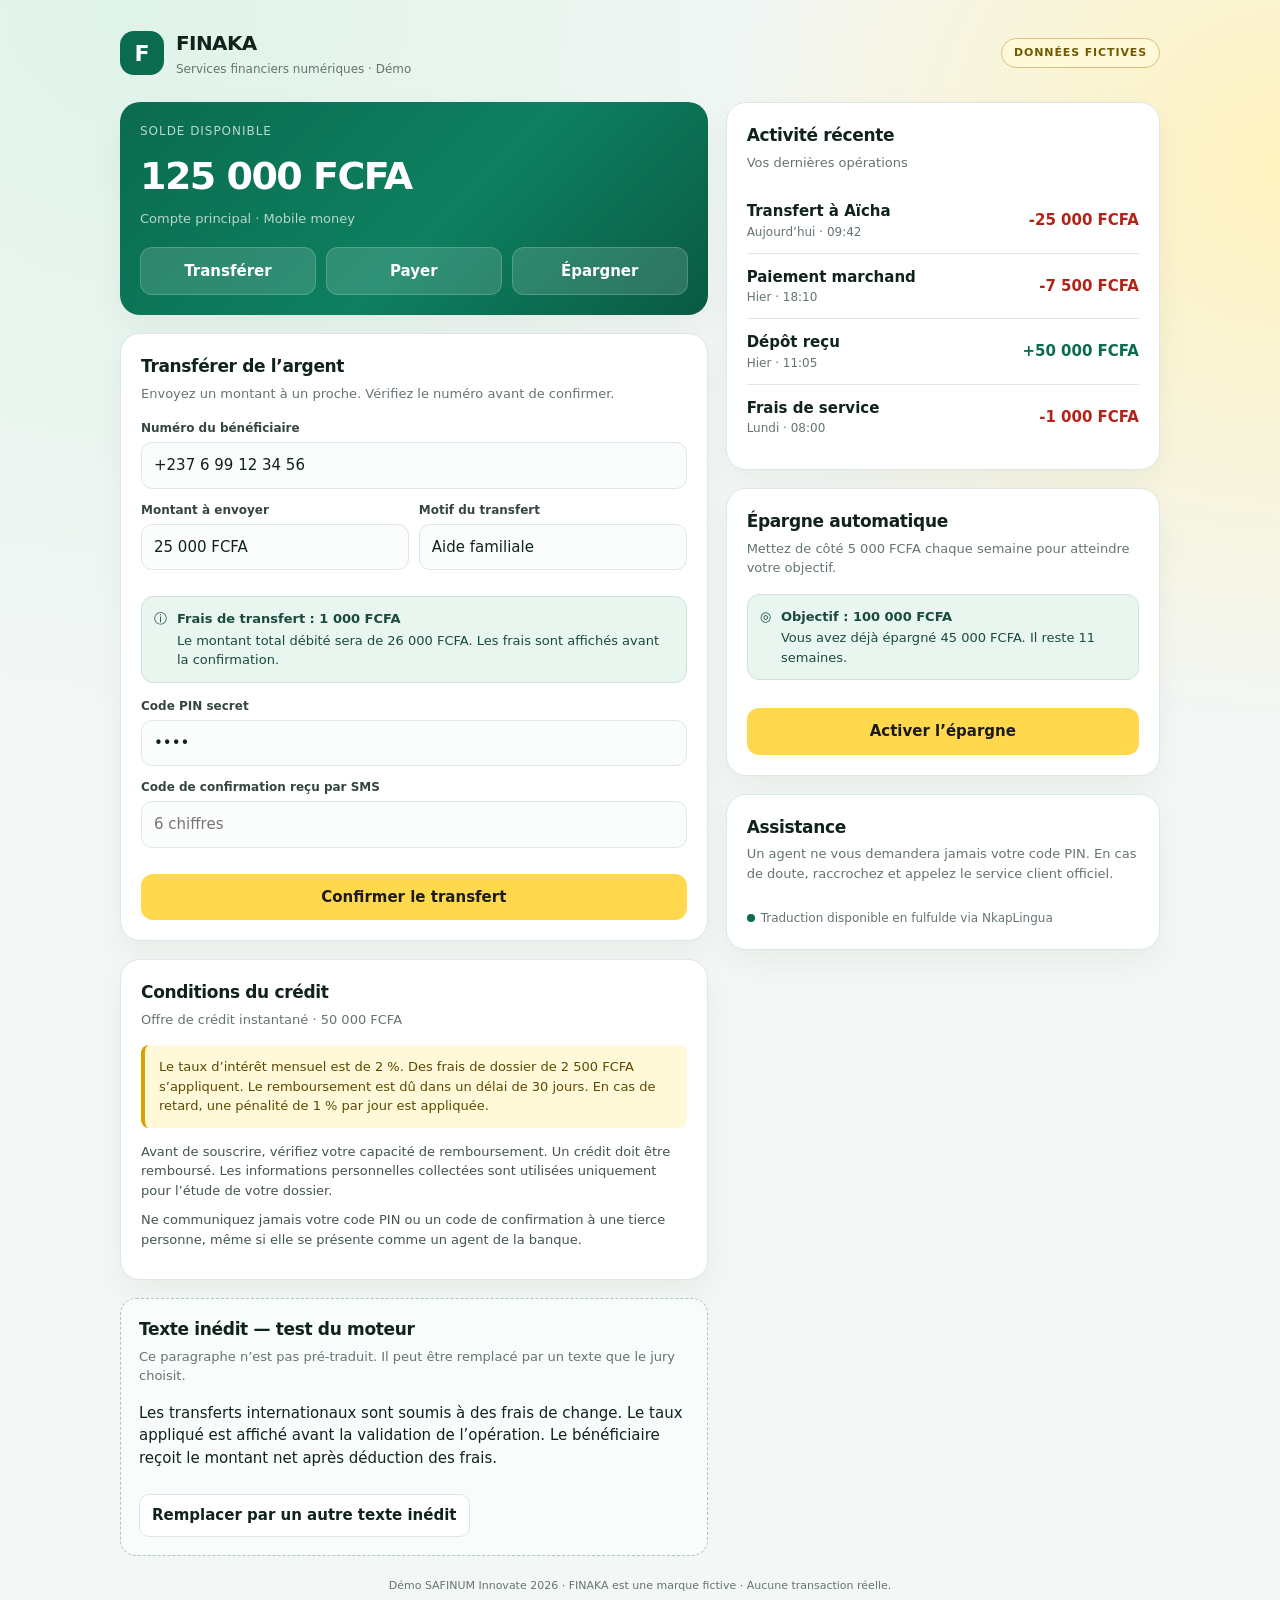
==== demo/index.html @ 67d96d81 "feat: initialiser NkapLingua avec extension, backend NLLB et CI" ====
<!doctype html>
<html lang="fr">
  <head>
    <meta charset="utf-8" />
    <meta name="viewport" content="width=device-width, initial-scale=1" />
    <title>FINAKA — Démo NkapLingua</title>
    <style>
      :root {
        --ink: #10231b;
        --muted: #65756d;
        --line: #dde8e2;
        --green: #0b6b4f;
        --green-soft: #e9f6f0;
        --yellow: #ffd84d;
        --bg: #f3f7f5;
        --card: #ffffff;
        --danger: #b42318;
      }

      * {
        box-sizing: border-box;
      }

      body {
        margin: 0;
        background:
          radial-gradient(circle at 10% 0%, #dff3e9 0, transparent 35%),
          radial-gradient(circle at 100% 10%, #fff2bf 0, transparent 28%),
          var(--bg);
        color: var(--ink);
        font: 15px/1.5 system-ui, -apple-system, "Segoe UI", sans-serif;
      }

      .page {
        max-width: 1080px;
        margin: 0 auto;
        padding: 28px 20px 80px;
      }

      .topbar {
        display: flex;
        align-items: center;
        justify-content: space-between;
        gap: 16px;
        margin-bottom: 24px;
      }

      .brand {
        display: flex;
        align-items: center;
        gap: 12px;
      }

      .brand-mark {
        display: grid;
        place-items: center;
        width: 44px;
        height: 44px;
        border-radius: 14px;
        background: var(--green);
        color: #fff;
        font-size: 22px;
        font-weight: 900;
      }

      .brand h1 {
        margin: 0;
        font-size: 20px;
        letter-spacing: -0.03em;
      }

      .brand p {
        margin: 2px 0 0;
        color: var(--muted);
        font-size: 12px;
      }

      .demo-pill {
        border: 1px solid #d6c37a;
        border-radius: 999px;
        background: #fff8d9;
        color: #725a00;
        padding: 6px 12px;
        font-size: 11px;
        font-weight: 800;
        letter-spacing: 0.08em;
        text-transform: uppercase;
      }

      .grid {
        display: grid;
        grid-template-columns: 1.15fr 0.85fr;
        gap: 18px;
      }

      @media (max-width: 820px) {
        .grid {
          grid-template-columns: 1fr;
        }
      }

      .card {
        background: var(--card);
        border: 1px solid var(--line);
        border-radius: 20px;
        padding: 20px;
        box-shadow: 0 12px 30px rgba(16, 35, 27, 0.05);
      }

      .balance {
        background:
          linear-gradient(135deg, #0b6b4f 0%, #0d8060 55%, #0a5a43 100%);
        color: #fff;
        border: 0;
      }

      .balance .label {
        margin: 0;
        color: rgba(255, 255, 255, 0.72);
        font-size: 12px;
        letter-spacing: 0.08em;
        text-transform: uppercase;
      }

      .balance .amount {
        margin: 8px 0 4px;
        font-size: 38px;
        font-weight: 850;
        letter-spacing: -0.04em;
      }

      .balance .hint {
        margin: 0;
        color: rgba(255, 255, 255, 0.7);
        font-size: 13px;
      }

      .quick-actions {
        display: grid;
        grid-template-columns: repeat(3, 1fr);
        gap: 10px;
        margin-top: 18px;
      }

      .quick-actions button,
      .pay-button {
        border: 0;
        border-radius: 12px;
        padding: 12px 10px;
        font: inherit;
        font-weight: 750;
        cursor: pointer;
      }

      .quick-actions button {
        background: rgba(255, 255, 255, 0.14);
        color: #fff;
        border: 1px solid rgba(255, 255, 255, 0.18);
      }

      .pay-button {
        width: 100%;
        margin-top: 14px;
        background: var(--yellow);
        color: #1b1b1b;
      }

      h2 {
        margin: 0 0 4px;
        font-size: 17px;
        letter-spacing: -0.02em;
      }

      .sub {
        margin: 0 0 16px;
        color: var(--muted);
        font-size: 13px;
      }

      .field {
        margin-bottom: 12px;
      }

      .field label {
        display: block;
        margin-bottom: 5px;
        color: #34463e;
        font-size: 12px;
        font-weight: 700;
      }

      .field input {
        width: 100%;
        border: 1px solid var(--line);
        border-radius: 11px;
        padding: 11px 12px;
        background: #fbfdfc;
        color: var(--ink);
        font: inherit;
      }

      .field input:focus {
        outline: 2px solid #a7d9c6;
        border-color: var(--green);
      }

      .row {
        display: grid;
        grid-template-columns: 1fr 1fr;
        gap: 10px;
      }

      .fee-box {
        display: flex;
        align-items: flex-start;
        gap: 10px;
        margin: 14px 0;
        padding: 12px;
        border: 1px solid #cfe3d8;
        border-radius: 12px;
        background: var(--green-soft);
        color: #194b3a;
        font-size: 13px;
      }

      .fee-box strong {
        display: block;
        margin-bottom: 2px;
      }

      .transactions {
        list-style: none;
        margin: 0;
        padding: 0;
      }

      .transactions li {
        display: flex;
        align-items: center;
        justify-content: space-between;
        gap: 12px;
        padding: 12px 0;
        border-bottom: 1px solid var(--line);
      }

      .transactions li:last-child {
        border-bottom: 0;
      }

      .transaction-name {
        font-weight: 700;
      }

      .transaction-date {
        color: var(--muted);
        font-size: 12px;
      }

      .transaction-amount {
        font-weight: 800;
        white-space: nowrap;
      }

      .transaction-amount.in {
        color: var(--green);
      }

      .transaction-amount.out {
        color: var(--danger);
      }

      .notice {
        padding: 12px 14px;
        border-left: 4px solid #d9a300;
        border-radius: 8px;
        background: #fff8d9;
        color: #5c4a00;
        font-size: 13px;
      }

      .conditions p {
        margin: 0 0 10px;
        color: #43554c;
        font-size: 13px;
      }

      .unseen {
        margin-top: 18px;
        padding: 18px;
        border: 1px dashed #a9c9bb;
        border-radius: 16px;
        background: #f8fcfa;
      }

      .unseen button {
        margin-top: 10px;
        border: 1px solid var(--line);
        border-radius: 10px;
        padding: 9px 12px;
        background: #fff;
        color: var(--ink);
        font: inherit;
        font-weight: 700;
        cursor: pointer;
      }

      .footer {
        margin-top: 22px;
        color: var(--muted);
        font-size: 11px;
        text-align: center;
      }

      .lang-note {
        display: inline-flex;
        align-items: center;
        gap: 6px;
        margin-top: 10px;
        color: var(--muted);
        font-size: 12px;
      }

      .dot {
        width: 8px;
        height: 8px;
        border-radius: 50%;
        background: var(--green);
      }
    </style>
  </head>
  <body>
    <main class="page">
      <header class="topbar">
        <div class="brand">
          <div class="brand-mark">F</div>
          <div>
            <h1>FINAKA</h1>
            <p>Services financiers numériques · Démo</p>
          </div>
        </div>
        <span class="demo-pill">Données fictives</span>
      </header>

      <div class="grid">
        <section>
          <article class="card balance">
            <p class="label">Solde disponible</p>
            <p class="amount">125 000 FCFA</p>
            <p class="hint">Compte principal · Mobile money</p>
            <div class="quick-actions">
              <button type="button">Transférer</button>
              <button type="button">Payer</button>
              <button type="button">Épargner</button>
            </div>
          </article>

          <article class="card" style="margin-top: 18px">
            <h2>Transférer de l’argent</h2>
            <p class="sub">
              Envoyez un montant à un proche. Vérifiez le numéro avant de
              confirmer.
            </p>

            <div class="field">
              <label for="recipient">Numéro du bénéficiaire</label>
              <input
                id="recipient"
                type="tel"
                value="+237 6 99 12 34 56"
                autocomplete="off"
              />
            </div>

            <div class="row">
              <div class="field">
                <label for="amount">Montant à envoyer</label>
                <input id="amount" type="text" value="25 000 FCFA" />
              </div>
              <div class="field">
                <label for="reason">Motif du transfert</label>
                <input id="reason" type="text" value="Aide familiale" />
              </div>
            </div>

            <div class="fee-box">
              <span>ⓘ</span>
              <div>
                <strong>Frais de transfert : 1 000 FCFA</strong>
                Le montant total débité sera de 26 000 FCFA. Les frais sont
                affichés avant la confirmation.
              </div>
            </div>

            <div class="field">
              <label for="pin">Code PIN secret</label>
              <input
                id="pin"
                type="password"
                value="0000"
                autocomplete="current-password"
                data-nk-ignore
              />
            </div>

            <div class="field">
              <label for="otp">Code de confirmation reçu par SMS</label>
              <input
                id="otp"
                type="text"
                inputmode="numeric"
                placeholder="6 chiffres"
                autocomplete="one-time-code"
                data-nk-ignore
              />
            </div>

            <button class="pay-button" type="button">
              Confirmer le transfert
            </button>
          </article>

          <article class="card" style="margin-top: 18px">
            <h2>Conditions du crédit</h2>
            <p class="sub">Offre de crédit instantané · 50 000 FCFA</p>
            <div class="notice">
              Le taux d’intérêt mensuel est de 2 %. Des frais de dossier de
              2 500 FCFA s’appliquent. Le remboursement est dû dans un délai de
              30 jours. En cas de retard, une pénalité de 1 % par jour est
              appliquée.
            </div>
            <div class="conditions" style="margin-top: 14px">
              <p>
                Avant de souscrire, vérifiez votre capacité de remboursement.
                Un crédit doit être remboursé. Les informations personnelles
                collectées sont utilisées uniquement pour l’étude de votre
                dossier.
              </p>
              <p>
                Ne communiquez jamais votre code PIN ou un code de confirmation
                à une tierce personne, même si elle se présente comme un agent
                de la banque.
              </p>
            </div>
          </article>

          <article class="unseen">
            <h2>Texte inédit — test du moteur</h2>
            <p class="sub">
              Ce paragraphe n’est pas pré-traduit. Il peut être remplacé par un
              texte que le jury choisit.
            </p>
            <p id="unseenText">
              Les transferts internationaux sont soumis à des frais de change.
              Le taux appliqué est affiché avant la validation de l’opération.
              Le bénéficiaire reçoit le montant net après déduction des frais.
            </p>
            <button id="newText" type="button">
              Remplacer par un autre texte inédit
            </button>
          </article>
        </section>

        <aside>
          <article class="card">
            <h2>Activité récente</h2>
            <p class="sub">Vos dernières opérations</p>
            <ul class="transactions">
              <li>
                <div>
                  <div class="transaction-name">Transfert à Aïcha</div>
                  <div class="transaction-date">Aujourd’hui · 09:42</div>
                </div>
                <div class="transaction-amount out">-25 000 FCFA</div>
              </li>
              <li>
                <div>
                  <div class="transaction-name">Paiement marchand</div>
                  <div class="transaction-date">Hier · 18:10</div>
                </div>
                <div class="transaction-amount out">-7 500 FCFA</div>
              </li>
              <li>
                <div>
                  <div class="transaction-name">Dépôt reçu</div>
                  <div class="transaction-date">Hier · 11:05</div>
                </div>
                <div class="transaction-amount in">+50 000 FCFA</div>
              </li>
              <li>
                <div>
                  <div class="transaction-name">Frais de service</div>
                  <div class="transaction-date">Lundi · 08:00</div>
                </div>
                <div class="transaction-amount out">-1 000 FCFA</div>
              </li>
            </ul>
          </article>

          <article class="card" style="margin-top: 18px">
            <h2>Épargne automatique</h2>
            <p class="sub">
              Mettez de côté 5 000 FCFA chaque semaine pour atteindre votre
              objectif.
            </p>
            <div class="fee-box">
              <span>◎</span>
              <div>
                <strong>Objectif : 100 000 FCFA</strong>
                Vous avez déjà épargné 45 000 FCFA. Il reste 11 semaines.
              </div>
            </div>
            <button class="pay-button" type="button">Activer l’épargne</button>
          </article>

          <article class="card" style="margin-top: 18px">
            <h2>Assistance</h2>
            <p class="sub">
              Un agent ne vous demandera jamais votre code PIN. En cas de doute,
              raccrochez et appelez le service client officiel.
            </p>
            <div class="lang-note">
              <span class="dot"></span>
              Traduction disponible en fulfulde via NkapLingua
            </div>
          </article>
        </aside>
      </div>

      <p class="footer">
        Démo SAFINUM Innovate 2026 · FINAKA est une marque fictive · Aucune
        transaction réelle.
      </p>
    </main>

    <script>
      const samples = [
        "Les transferts internationaux sont soumis à des frais de change. Le taux appliqué est affiché avant la validation de l’opération. Le bénéficiaire reçoit le montant net après déduction des frais.",
        "Le solde minimum requis pour ouvrir un compte est de 5 000 FCFA. Des frais de tenue de compte de 500 FCFA sont prélevés chaque mois. Le client peut fermer son compte à tout moment sans frais.",
        "En cas de retard de remboursement, une pénalité de 1 % par jour est appliquée sur le montant restant dû. Le service client peut proposer un échelonnement du paiement sous conditions.",
        "Les paiements marchands sont instantanés. Le commerçant reçoit une confirmation et le client reçoit un reçu. Conservez le reçu en cas de litige.",
        "La vérification d’identité est obligatoire pour les transactions supérieures à 500 000 FCFA. Présentez une pièce d’identité valide et un justificatif de domicile."
      ];

      let index = 0;
      document.getElementById("newText").addEventListener("click", () => {
        index = (index + 1) % samples.length;
        document.getElementById("unseenText").textContent = samples[index];
      });
    </script>
  </body>
</html>
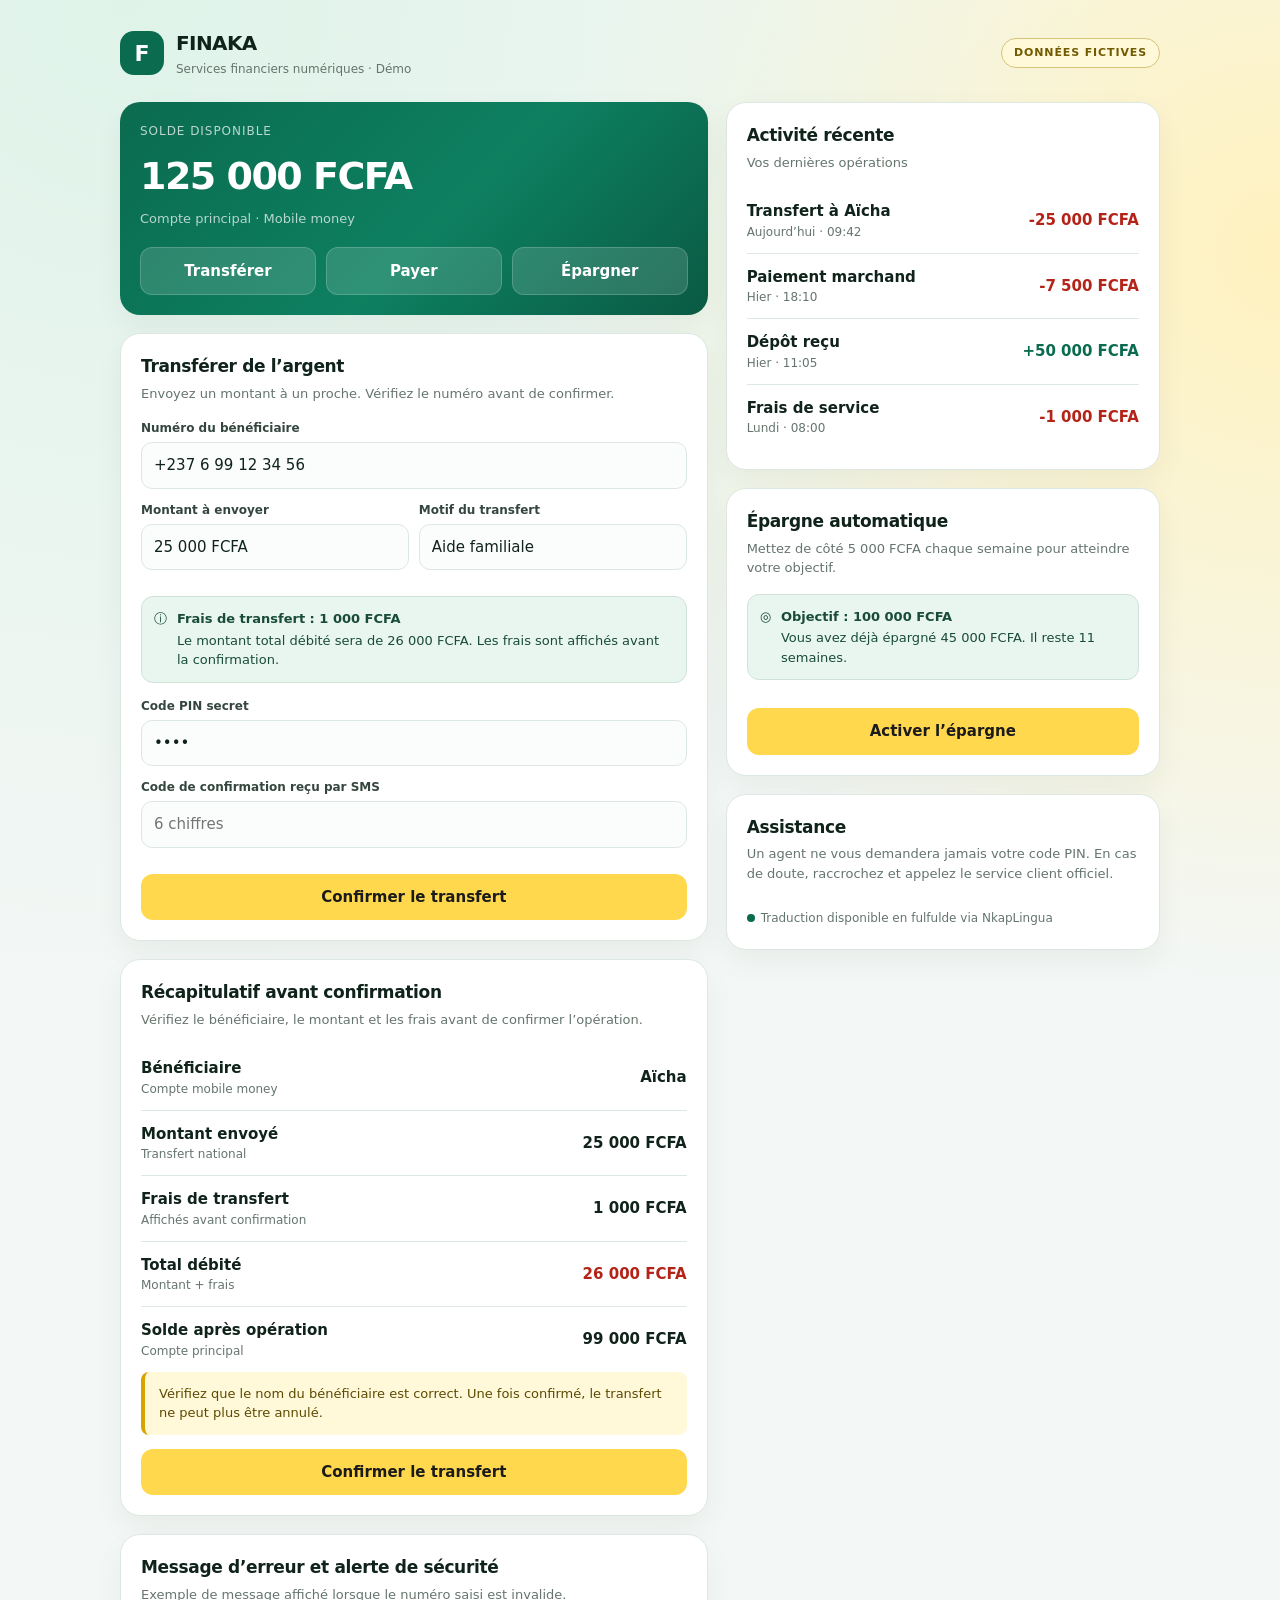
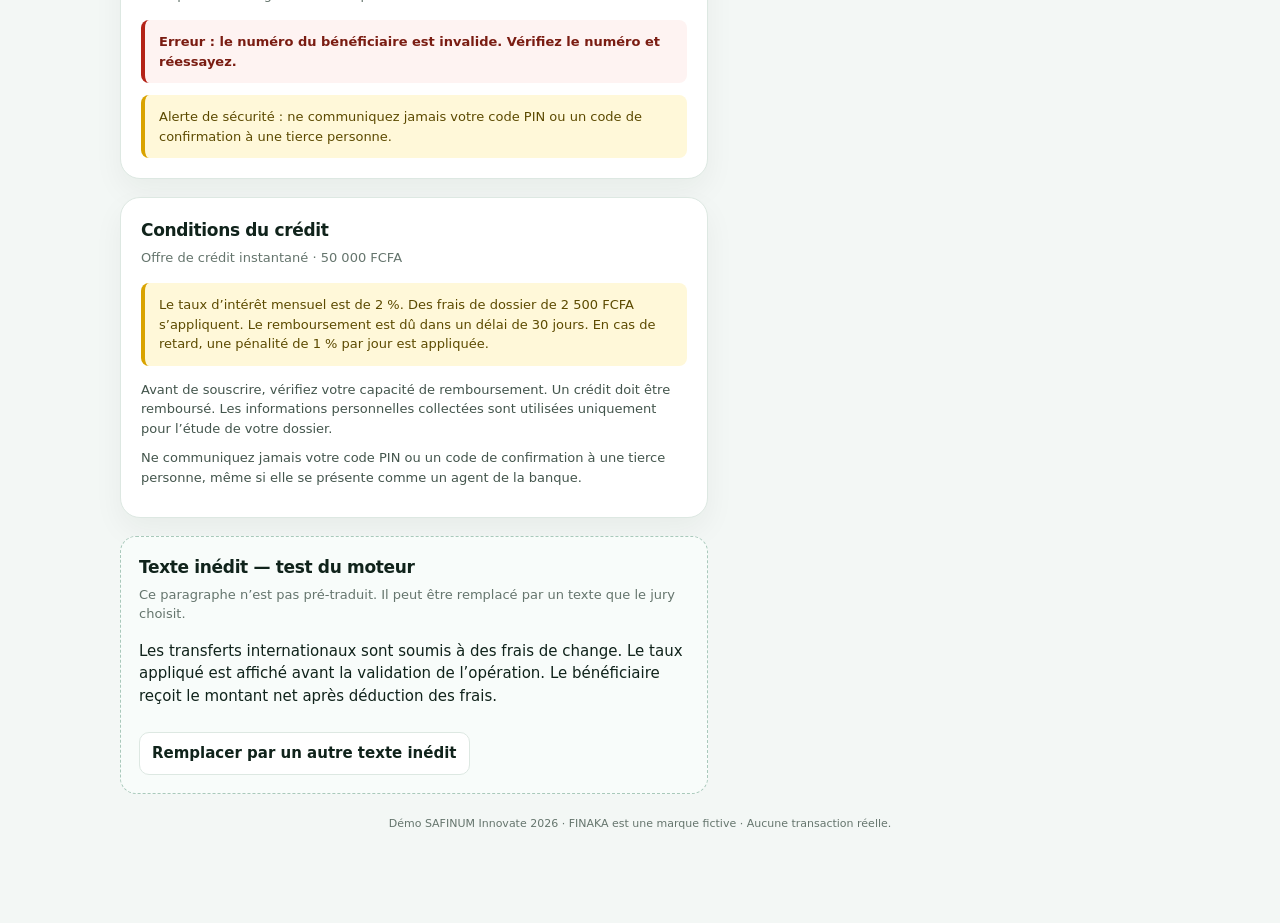
==== commit c4d9de3b: "feat: aligner le prototype avec le règlement SAFINUM" ====
--- a/demo/index.html
+++ b/demo/index.html
@@ -278,6 +278,16 @@
         font-size: 13px;
       }
 
+      .error-box {
+        padding: 12px 14px;
+        border-left: 4px solid var(--danger);
+        border-radius: 8px;
+        background: #fef3f2;
+        color: #7a1c12;
+        font-size: 13px;
+        font-weight: 650;
+      }
+
       .conditions p {
         margin: 0 0 10px;
         color: #43554c;
@@ -420,6 +430,73 @@
           </article>
 
           <article class="card" style="margin-top: 18px">
+            <h2>Récapitulatif avant confirmation</h2>
+            <p class="sub">
+              Vérifiez le bénéficiaire, le montant et les frais avant de
+              confirmer l’opération.
+            </p>
+            <ul class="transactions">
+              <li>
+                <div>
+                  <div class="transaction-name">Bénéficiaire</div>
+                  <div class="transaction-date">Compte mobile money</div>
+                </div>
+                <div class="transaction-amount">Aïcha</div>
+              </li>
+              <li>
+                <div>
+                  <div class="transaction-name">Montant envoyé</div>
+                  <div class="transaction-date">Transfert national</div>
+                </div>
+                <div class="transaction-amount">25 000 FCFA</div>
+              </li>
+              <li>
+                <div>
+                  <div class="transaction-name">Frais de transfert</div>
+                  <div class="transaction-date">Affichés avant confirmation</div>
+                </div>
+                <div class="transaction-amount">1 000 FCFA</div>
+              </li>
+              <li>
+                <div>
+                  <div class="transaction-name">Total débité</div>
+                  <div class="transaction-date">Montant + frais</div>
+                </div>
+                <div class="transaction-amount out">26 000 FCFA</div>
+              </li>
+              <li>
+                <div>
+                  <div class="transaction-name">Solde après opération</div>
+                  <div class="transaction-date">Compte principal</div>
+                </div>
+                <div class="transaction-amount">99 000 FCFA</div>
+              </li>
+            </ul>
+            <div class="notice">
+              Vérifiez que le nom du bénéficiaire est correct. Une fois
+              confirmé, le transfert ne peut plus être annulé.
+            </div>
+            <button class="pay-button" type="button">
+              Confirmer le transfert
+            </button>
+          </article>
+
+          <article class="card" style="margin-top: 18px">
+            <h2>Message d’erreur et alerte de sécurité</h2>
+            <p class="sub">
+              Exemple de message affiché lorsque le numéro saisi est invalide.
+            </p>
+            <div class="error-box">
+              Erreur : le numéro du bénéficiaire est invalide. Vérifiez le
+              numéro et réessayez.
+            </div>
+            <div class="notice" style="margin-top: 12px">
+              Alerte de sécurité : ne communiquez jamais votre code PIN ou un
+              code de confirmation à une tierce personne.
+            </div>
+          </article>
+
+          <article class="card" style="margin-top: 18px">
             <h2>Conditions du crédit</h2>
             <p class="sub">Offre de crédit instantané · 50 000 FCFA</p>
             <div class="notice">
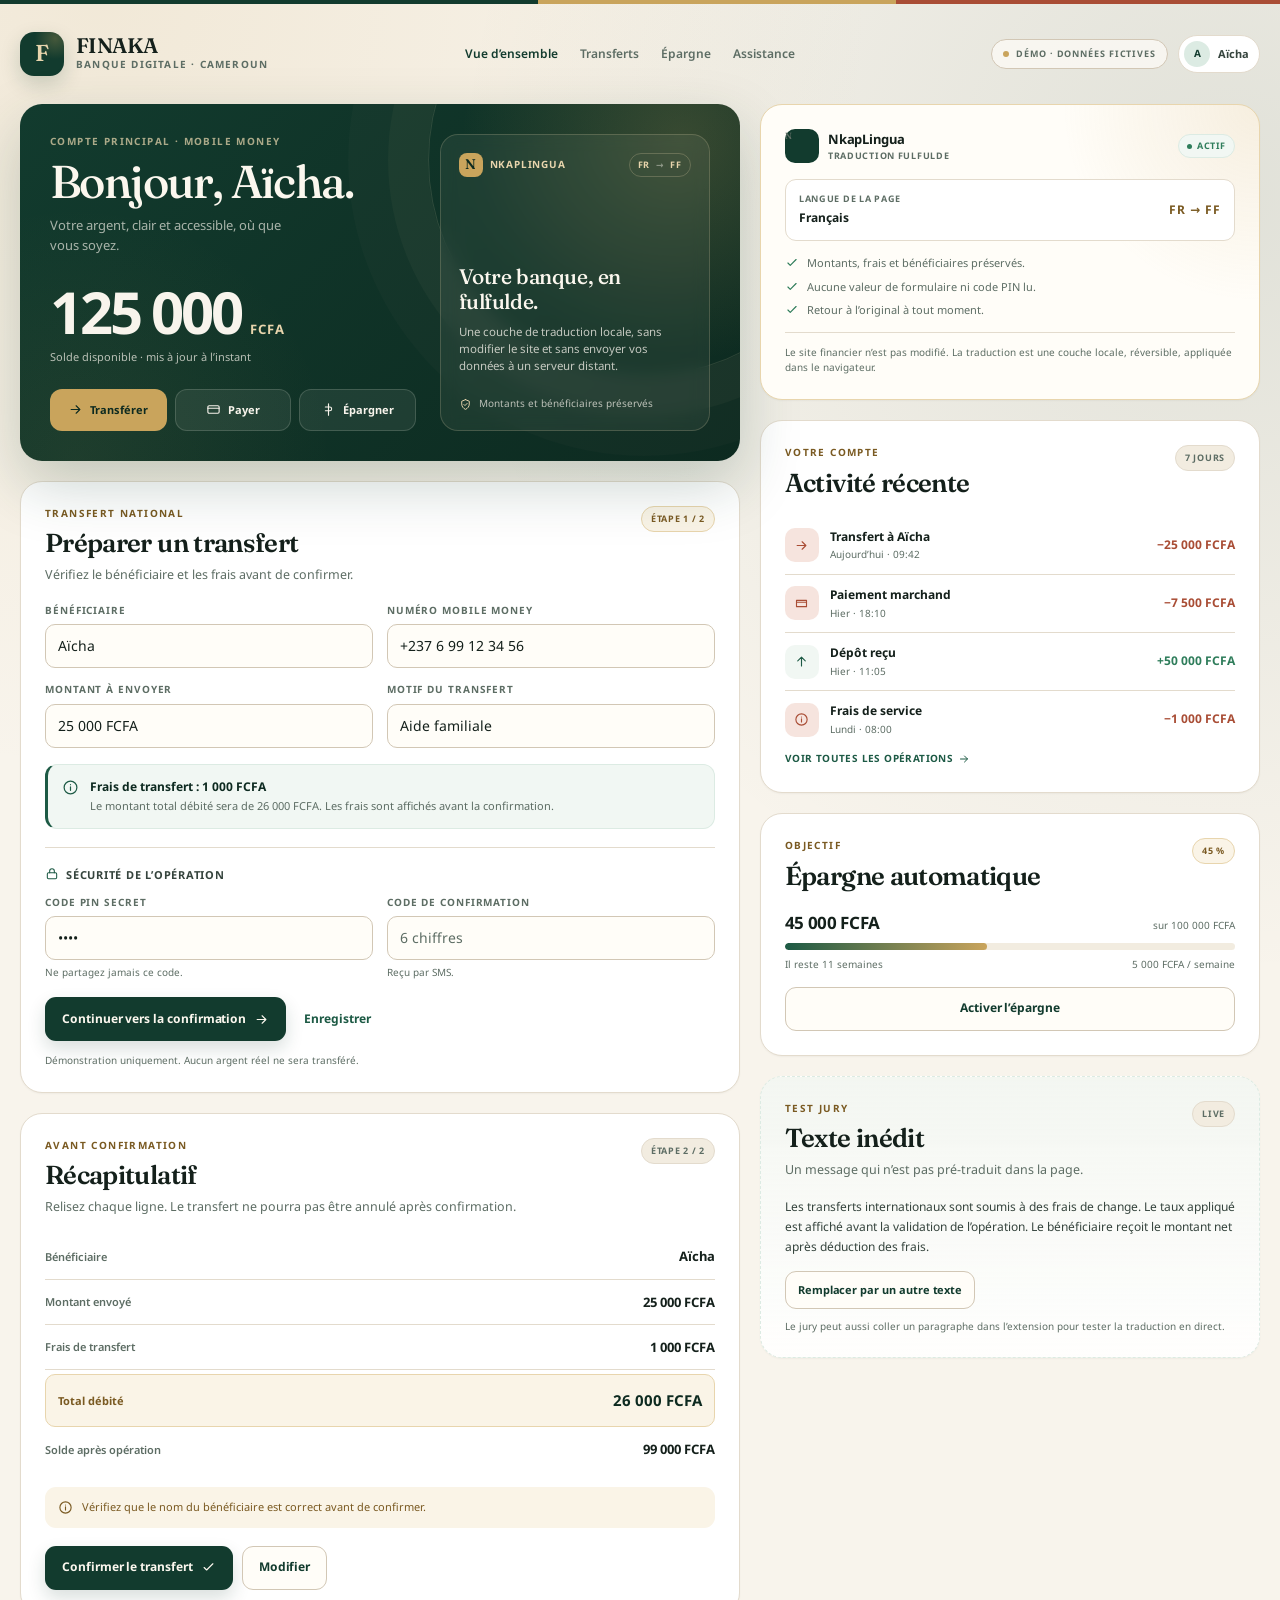
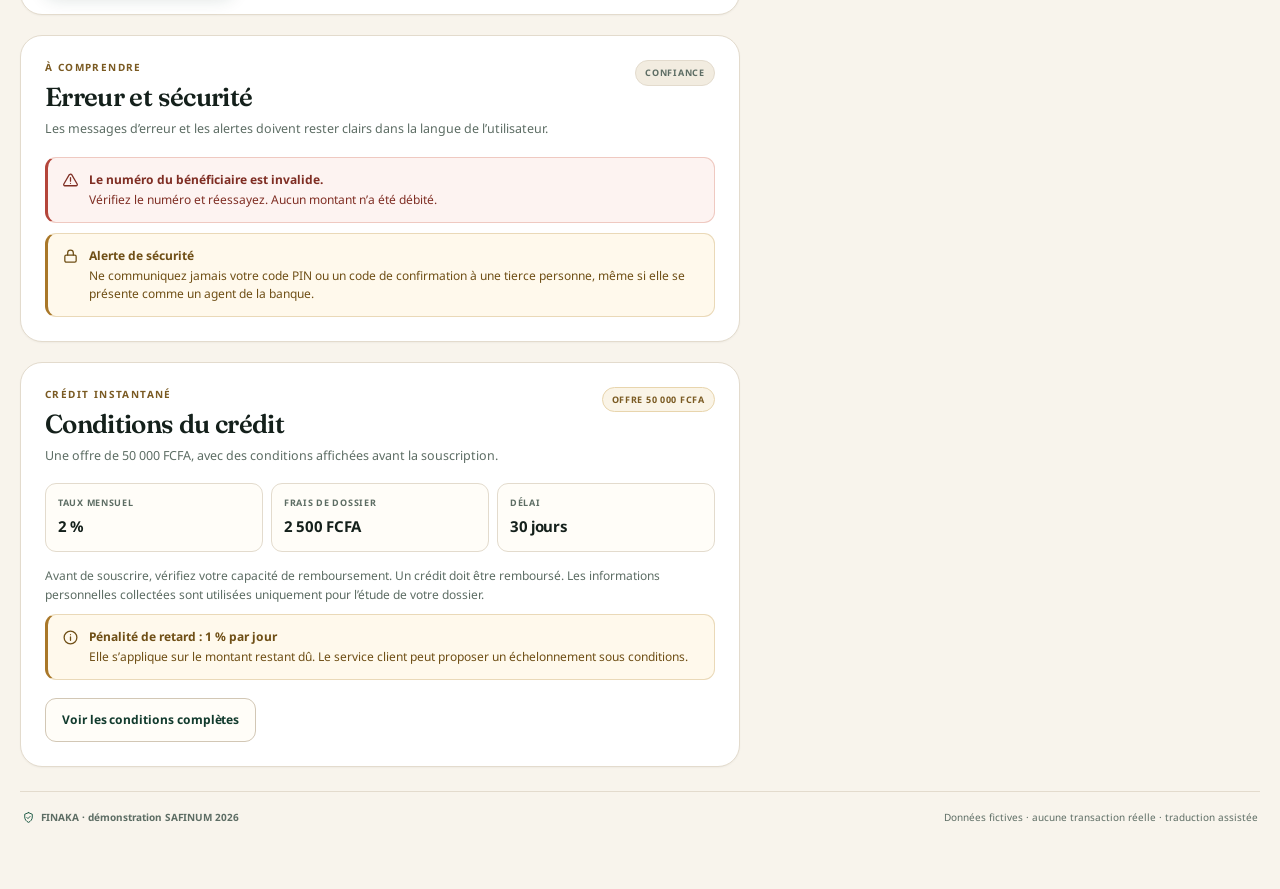
==== commit dbe3abb5: "feat: refonte design premium et accessibilité visuelle" ====
--- a/demo/index.html
+++ b/demo/index.html
@@ -5,50 +5,154 @@
     <meta name="viewport" content="width=device-width, initial-scale=1" />
     <title>FINAKA — Démo NkapLingua</title>
     <style>
+      @font-face {
+        font-family: "Noto Sans";
+        src: url("fonts/noto-sans-latin.woff2") format("woff2");
+        font-weight: 400 700;
+        font-style: normal;
+        font-display: swap;
+      }
+
+      @font-face {
+        font-family: "Noto Sans";
+        src: url("fonts/noto-sans-latin-ext.woff2") format("woff2");
+        font-weight: 400 700;
+        font-style: normal;
+        font-display: swap;
+        unicode-range: U+0100-02BA, U+02BD-02C5, U+02C7-02CC, U+02CE-02D7,
+          U+02DD-02FF, U+0304, U+0308, U+0329, U+1D00-1DBF, U+1E00-1E9F,
+          U+1EF2-1EFF, U+2020, U+20A0-20AB, U+20AD-20C4, U+2113, U+2C60-2C7F,
+          U+A720-A7FF;
+      }
+
+      @font-face {
+        font-family: "Fraunces";
+        src: url("fonts/fraunces-latin.woff2") format("woff2");
+        font-weight: 500 600;
+        font-style: normal;
+        font-display: swap;
+      }
+
       :root {
-        --ink: #10231b;
-        --muted: #65756d;
-        --line: #dde8e2;
-        --green: #0b6b4f;
-        --green-soft: #e9f6f0;
-        --yellow: #ffd84d;
-        --bg: #f3f7f5;
-        --card: #ffffff;
-        --danger: #b42318;
+        color-scheme: light;
+
+        --forest-950: #0d2a20;
+        --forest-900: #123b2e;
+        --forest-800: #174a39;
+        --forest-700: #1d5a45;
+        --forest-100: #dcebe3;
+        --forest-50: #f1f7f3;
+
+        --gold-700: #7a5a22;
+        --gold-600: #a9833f;
+        --gold-500: #c9a45c;
+        --gold-200: #e8d5ad;
+        --gold-50: #faf4e7;
+
+        --terracotta-600: #a94d35;
+        --terracotta-100: #f6e4de;
+
+        --ink-900: #14201b;
+        --ink-700: #35443d;
+        --ink-500: #5d6d64;
+        --ink-300: #93a098;
+
+        --canvas: #f8f4ec;
+        --surface: #ffffff;
+        --sand: #f2ece0;
+        --line: #e3dbcd;
+        --line-strong: #d2c7b5;
+
+        --success: #2f7d5b;
+        --danger: #b4453a;
+        --warning: #a97728;
+
+        --radius-sm: 10px;
+        --radius-md: 14px;
+        --radius-lg: 22px;
+        --radius-xl: 30px;
+
+        --shadow-sm: 0 1px 2px rgba(20, 32, 27, 0.04);
+        --shadow-md: 0 16px 40px rgba(20, 32, 27, 0.07);
+        --shadow-hero: 0 24px 60px rgba(18, 59, 46, 0.22);
+
+        --ease-standard: cubic-bezier(0.2, 0, 0, 1);
+        --duration-fast: 120ms;
+        --duration-normal: 200ms;
+        --duration-moderate: 300ms;
       }
 
       * {
         box-sizing: border-box;
       }
 
+      html {
+        scroll-behavior: smooth;
+      }
+
       body {
+        min-width: 320px;
         margin: 0;
         background:
-          radial-gradient(circle at 10% 0%, #dff3e9 0, transparent 35%),
-          radial-gradient(circle at 100% 10%, #fff2bf 0, transparent 28%),
-          var(--bg);
-        color: var(--ink);
-        font: 15px/1.5 system-ui, -apple-system, "Segoe UI", sans-serif;
+          radial-gradient(circle at 8% 0%, rgba(201, 164, 92, 0.14), transparent 28%),
+          radial-gradient(circle at 96% 8%, rgba(18, 59, 46, 0.1), transparent 30%),
+          var(--canvas);
+        color: var(--ink-900);
+        font: 15px/1.55 "Noto Sans", "DejaVu Sans", system-ui, sans-serif;
+        -webkit-font-smoothing: antialiased;
+      }
+
+      body::before {
+        content: "";
+        display: block;
+        height: 4px;
+        background: linear-gradient(
+          90deg,
+          var(--forest-900) 0 42%,
+          var(--gold-500) 42% 70%,
+          var(--terracotta-600) 70% 100%
+        );
+      }
+
+      ::selection {
+        background: var(--gold-200);
+        color: var(--forest-950);
+      }
+
+      a {
+        color: inherit;
+      }
+
+      button,
+      input {
+        font: inherit;
+      }
+
+      button {
+        cursor: pointer;
       }
 
       .page {
-        max-width: 1080px;
+        width: min(1240px, calc(100% - 40px));
         margin: 0 auto;
-        padding: 28px 20px 80px;
-      }
-
-      .topbar {
+        padding: 28px 0 64px;
+      }
+
+      /* Header ------------------------------------------------------- */
+
+      .site-header {
         display: flex;
         align-items: center;
         justify-content: space-between;
-        gap: 16px;
-        margin-bottom: 24px;
+        gap: 20px;
+        margin-bottom: 28px;
       }
 
       .brand {
         display: flex;
         align-items: center;
         gap: 12px;
+        text-decoration: none;
       }
 
       .brand-mark {
@@ -57,557 +161,1875 @@
         width: 44px;
         height: 44px;
         border-radius: 14px;
-        background: var(--green);
-        color: #fff;
-        font-size: 22px;
-        font-weight: 900;
-      }
-
-      .brand h1 {
+        background:
+          radial-gradient(circle at 80% 15%, rgba(201, 164, 92, 0.28), transparent 40%),
+          var(--forest-900);
+        box-shadow: 0 8px 20px rgba(18, 59, 46, 0.18);
+        color: var(--gold-200);
+        font-family: "Fraunces", Georgia, serif;
+        font-size: 23px;
+        font-weight: 600;
+      }
+
+      .brand-copy {
+        display: flex;
+        flex-direction: column;
+        gap: 1px;
+      }
+
+      .brand-name {
+        font-family: "Fraunces", Georgia, serif;
+        font-size: 21px;
+        font-weight: 600;
+        letter-spacing: -0.025em;
+        line-height: 1;
+      }
+
+      .brand-sub {
+        color: var(--ink-500);
+        font-size: 10px;
+        font-weight: 700;
+        letter-spacing: 0.12em;
+        text-transform: uppercase;
+      }
+
+      .site-nav {
+        display: flex;
+        align-items: center;
+        gap: 22px;
+        color: var(--ink-500);
+        font-size: 12px;
+        font-weight: 600;
+      }
+
+      .site-nav a {
+        text-decoration: none;
+        transition: color var(--duration-fast) var(--ease-standard);
+      }
+
+      .site-nav a:hover {
+        color: var(--forest-900);
+      }
+
+      .site-nav .is-active {
+        color: var(--forest-900);
+      }
+
+      .header-actions {
+        display: flex;
+        align-items: center;
+        gap: 10px;
+      }
+
+      .demo-pill {
+        display: inline-flex;
+        align-items: center;
+        gap: 7px;
+        border: 1px solid var(--line-strong);
+        border-radius: 999px;
+        padding: 7px 11px;
+        background: rgba(255, 253, 248, 0.7);
+        color: var(--ink-500);
+        font-size: 9px;
+        font-weight: 800;
+        letter-spacing: 0.1em;
+        text-transform: uppercase;
+      }
+
+      .demo-pill::before {
+        content: "";
+        width: 6px;
+        height: 6px;
+        border-radius: 50%;
+        background: var(--gold-500);
+      }
+
+      .user-chip {
+        display: inline-flex;
+        align-items: center;
+        gap: 8px;
+        border: 1px solid var(--line);
+        border-radius: 999px;
+        padding: 5px 10px 5px 5px;
+        background: var(--surface);
+        color: var(--ink-700);
+        font-size: 11px;
+        font-weight: 700;
+      }
+
+      .avatar {
+        display: grid;
+        place-items: center;
+        width: 26px;
+        height: 26px;
+        border-radius: 50%;
+        background: var(--forest-100);
+        color: var(--forest-900);
+        font-size: 10px;
+        font-weight: 800;
+      }
+
+      /* Layout ------------------------------------------------------- */
+
+      .dashboard {
+        display: grid;
+        grid-template-columns: minmax(0, 1.18fr) minmax(320px, 0.82fr);
+        gap: 20px;
+        align-items: start;
+      }
+
+      .main-column,
+      .side-column {
+        display: grid;
+        gap: 20px;
+        min-width: 0;
+      }
+
+      /* Cards -------------------------------------------------------- */
+
+      .card {
+        border: 1px solid var(--line);
+        border-radius: var(--radius-lg);
+        background: var(--surface);
+        box-shadow: var(--shadow-sm);
+      }
+
+      .card-body {
+        padding: 24px;
+      }
+
+      .card-header {
+        display: flex;
+        align-items: flex-start;
+        justify-content: space-between;
+        gap: 16px;
+        margin-bottom: 18px;
+      }
+
+      h2 {
         margin: 0;
-        font-size: 20px;
-        letter-spacing: -0.03em;
-      }
-
-      .brand p {
-        margin: 2px 0 0;
-        color: var(--muted);
-        font-size: 12px;
-      }
-
-      .demo-pill {
-        border: 1px solid #d6c37a;
+        font-family: "Fraunces", Georgia, serif;
+        font-size: 26px;
+        font-weight: 600;
+        letter-spacing: -0.025em;
+        line-height: 1.15;
+      }
+
+      h3 {
+        margin: 0;
+        color: var(--ink-900);
+        font-size: 15px;
+        font-weight: 700;
+        letter-spacing: -0.01em;
+      }
+
+      .sub {
+        margin: 6px 0 0;
+        color: var(--ink-500);
+        font-size: 12.5px;
+        line-height: 1.55;
+      }
+
+      .eyebrow {
+        margin: 0 0 8px;
+        color: var(--gold-700);
+        font-size: 10px;
+        font-weight: 800;
+        letter-spacing: 0.14em;
+        text-transform: uppercase;
+      }
+
+      .tag {
+        display: inline-flex;
+        align-items: center;
+        flex-shrink: 0;
+        border: 1px solid var(--line);
         border-radius: 999px;
-        background: #fff8d9;
-        color: #725a00;
-        padding: 6px 12px;
-        font-size: 11px;
+        padding: 5px 9px;
+        background: var(--sand);
+        color: var(--ink-500);
+        font-size: 9px;
         font-weight: 800;
         letter-spacing: 0.08em;
         text-transform: uppercase;
       }
 
-      .grid {
+      .tag-gold {
+        border-color: var(--gold-200);
+        background: var(--gold-50);
+        color: var(--gold-700);
+      }
+
+      /* Hero --------------------------------------------------------- */
+
+      .hero {
+        position: relative;
+        overflow: hidden;
+        border: 0;
+        background:
+          radial-gradient(circle at 92% 10%, rgba(201, 164, 92, 0.22), transparent 30%),
+          radial-gradient(circle at 8% 100%, rgba(201, 164, 92, 0.08), transparent 34%),
+          linear-gradient(135deg, var(--forest-900) 0%, var(--forest-950) 100%);
+        color: #f8f4ec;
+        box-shadow: var(--shadow-hero);
+      }
+
+      .hero::after {
+        content: "";
+        position: absolute;
+        right: -120px;
+        top: -160px;
+        width: 430px;
+        height: 430px;
+        border: 1px solid rgba(232, 213, 173, 0.14);
+        border-radius: 50%;
+        box-shadow:
+          0 0 0 40px rgba(232, 213, 173, 0.035),
+          0 0 0 80px rgba(232, 213, 173, 0.02);
+        pointer-events: none;
+      }
+
+      .hero-inner {
+        position: relative;
+        z-index: 1;
         display: grid;
-        grid-template-columns: 1.15fr 0.85fr;
+        grid-template-columns: minmax(0, 1.15fr) minmax(220px, 0.85fr);
+        gap: 24px;
+        padding: 30px;
+      }
+
+      .hero-copy {
+        min-width: 0;
+      }
+
+      .hero .eyebrow {
+        color: rgba(232, 213, 173, 0.72);
+      }
+
+      h1 {
+        margin: 0;
+        color: #fbf7ee;
+        font-family: "Fraunces", Georgia, serif;
+        font-size: clamp(34px, 4.2vw, 46px);
+        font-weight: 500;
+        letter-spacing: -0.035em;
+        line-height: 1.04;
+      }
+
+      .hero-lede {
+        max-width: 34ch;
+        margin: 10px 0 0;
+        color: rgba(248, 244, 236, 0.66);
+        font-size: 13px;
+      }
+
+      .balance {
+        display: flex;
+        align-items: baseline;
+        gap: 9px;
+        margin-top: 28px;
+        font-variant-numeric: tabular-nums;
+      }
+
+      .balance-amount {
+        font-size: clamp(42px, 5.4vw, 58px);
+        font-weight: 700;
+        letter-spacing: -0.055em;
+        line-height: 0.95;
+      }
+
+      .balance-currency {
+        color: var(--gold-200);
+        font-size: 13px;
+        font-weight: 700;
+        letter-spacing: 0.08em;
+      }
+
+      .balance-note {
+        margin: 9px 0 0;
+        color: rgba(248, 244, 236, 0.72);
+        font-size: 11px;
+      }
+
+      .quick-actions {
+        display: grid;
+        grid-template-columns: repeat(3, minmax(0, 1fr));
+        gap: 8px;
+        margin-top: 24px;
+      }
+
+      .quick-action {
+        display: flex;
+        align-items: center;
+        justify-content: center;
+        gap: 7px;
+        min-height: 42px;
+        border: 1px solid rgba(248, 244, 236, 0.16);
+        border-radius: 12px;
+        background: rgba(248, 244, 236, 0.07);
+        color: #f8f4ec;
+        font-size: 11px;
+        font-weight: 700;
+        transition:
+          background-color var(--duration-fast) var(--ease-standard),
+          border-color var(--duration-fast) var(--ease-standard),
+          transform var(--duration-fast) var(--ease-standard);
+      }
+
+      .quick-action:hover {
+        border-color: rgba(232, 213, 173, 0.34);
+        background: rgba(248, 244, 236, 0.12);
+        transform: translateY(-1px);
+      }
+
+      .quick-action.is-primary {
+        border-color: transparent;
+        background: var(--gold-500);
+        color: var(--forest-950);
+      }
+
+      .quick-action svg {
+        width: 15px;
+        height: 15px;
+        fill: none;
+        stroke: currentColor;
+        stroke-width: 1.8;
+        stroke-linecap: round;
+        stroke-linejoin: round;
+      }
+
+      .hero-panel {
+        align-self: stretch;
+        display: flex;
+        flex-direction: column;
+        justify-content: space-between;
+        min-width: 0;
+        padding: 18px;
+        border: 1px solid rgba(232, 213, 173, 0.2);
+        border-radius: 18px;
+        background: rgba(248, 244, 236, 0.06);
+        backdrop-filter: blur(8px);
+      }
+
+      .hero-panel-top {
+        display: flex;
+        align-items: center;
+        justify-content: space-between;
+        gap: 10px;
+      }
+
+      .hero-brand {
+        display: flex;
+        align-items: center;
+        gap: 7px;
+        color: var(--gold-200);
+        font-size: 10px;
+        font-weight: 800;
+        letter-spacing: 0.08em;
+        text-transform: uppercase;
+      }
+
+      .hero-brand-mark {
+        display: grid;
+        place-items: center;
+        width: 24px;
+        height: 24px;
+        border-radius: 8px;
+        background: var(--gold-500);
+        color: var(--forest-950);
+        font-family: "Fraunces", Georgia, serif;
+        font-size: 14px;
+        font-weight: 600;
+      }
+
+      .hero-lang {
+        display: inline-flex;
+        align-items: center;
+        gap: 6px;
+        border: 1px solid rgba(232, 213, 173, 0.24);
+        border-radius: 999px;
+        padding: 4px 8px;
+        color: var(--gold-200);
+        font-size: 9px;
+        font-weight: 800;
+        letter-spacing: 0.08em;
+      }
+
+      .hero-lang span {
+        color: rgba(248, 244, 236, 0.45);
+      }
+
+      .hero-panel h3 {
+        margin-top: 24px;
+        color: #fbf7ee;
+        font-family: "Fraunces", Georgia, serif;
+        font-size: 21px;
+        font-weight: 500;
+        letter-spacing: -0.02em;
+        line-height: 1.2;
+      }
+
+      .hero-panel p {
+        margin: 8px 0 0;
+        color: rgba(248, 244, 236, 0.76);
+        font-size: 11.5px;
+        line-height: 1.5;
+      }
+
+      .hero-proof {
+        display: flex;
+        align-items: center;
+        gap: 7px;
+        margin-top: 22px;
+        color: rgba(248, 244, 236, 0.72);
+        font-size: 10px;
+      }
+
+      .hero-proof svg {
+        width: 13px;
+        height: 13px;
+        fill: none;
+        stroke: var(--gold-200);
+        stroke-width: 1.8;
+        stroke-linecap: round;
+        stroke-linejoin: round;
+      }
+
+      /* Forms -------------------------------------------------------- */
+
+      .form-grid {
+        display: grid;
+        grid-template-columns: 1fr 1fr;
+        gap: 14px;
+      }
+
+      .field {
+        min-width: 0;
+      }
+
+      .field-full {
+        grid-column: 1 / -1;
+      }
+
+      label {
+        display: block;
+        margin-bottom: 6px;
+        color: var(--ink-500);
+        font-size: 10px;
+        font-weight: 800;
+        letter-spacing: 0.09em;
+        text-transform: uppercase;
+      }
+
+      .hint {
+        display: block;
+        margin-top: 5px;
+        color: var(--ink-500);
+        font-size: 10px;
+        line-height: 1.4;
+      }
+
+      input {
+        width: 100%;
+        min-height: 44px;
+        border: 1px solid var(--line-strong);
+        border-radius: var(--radius-sm);
+        padding: 10px 12px;
+        background: #fffdf8;
+        color: var(--ink-900);
+        font-size: 14px;
+        transition:
+          border-color var(--duration-fast) var(--ease-standard),
+          box-shadow var(--duration-fast) var(--ease-standard);
+      }
+
+      input::placeholder {
+        color: var(--ink-500);
+      }
+
+      input:focus-visible {
+        outline: 3px solid rgba(201, 164, 92, 0.32);
+        outline-offset: 1px;
+        border-color: var(--gold-600);
+      }
+
+      .fee-card {
+        display: flex;
+        align-items: flex-start;
+        gap: 11px;
+        margin-top: 16px;
+        padding: 13px 14px;
+        border: 1px solid var(--forest-100);
+        border-left: 3px solid var(--forest-700);
+        border-radius: 12px;
+        background: var(--forest-50);
+      }
+
+      .fee-card svg {
+        flex-shrink: 0;
+        width: 17px;
+        height: 17px;
+        margin-top: 1px;
+        fill: none;
+        stroke: var(--forest-700);
+        stroke-width: 1.7;
+        stroke-linecap: round;
+        stroke-linejoin: round;
+      }
+
+      .fee-card strong {
+        display: block;
+        color: var(--forest-950);
+        font-size: 12px;
+      }
+
+      .fee-card span {
+        display: block;
+        margin-top: 2px;
+        color: var(--ink-500);
+        font-size: 11px;
+        line-height: 1.5;
+      }
+
+      .security-block {
+        margin-top: 18px;
+        padding-top: 18px;
+        border-top: 1px solid var(--line);
+      }
+
+      .security-title {
+        display: flex;
+        align-items: center;
+        gap: 7px;
+        margin-bottom: 12px;
+        color: var(--ink-700);
+        font-size: 11px;
+        font-weight: 800;
+        letter-spacing: 0.07em;
+        text-transform: uppercase;
+      }
+
+      .security-title svg {
+        width: 14px;
+        height: 14px;
+        fill: none;
+        stroke: var(--forest-700);
+        stroke-width: 1.8;
+        stroke-linecap: round;
+        stroke-linejoin: round;
+      }
+
+      .form-note {
+        margin: 12px 0 0;
+        color: var(--ink-500);
+        font-size: 10px;
+        line-height: 1.45;
+      }
+
+      /* Buttons ------------------------------------------------------ */
+
+      .button-row {
+        display: flex;
+        flex-wrap: wrap;
+        gap: 9px;
+        margin-top: 18px;
+      }
+
+      .btn {
+        display: inline-flex;
+        align-items: center;
+        justify-content: center;
+        gap: 8px;
+        min-height: 44px;
+        border: 1px solid transparent;
+        border-radius: 11px;
+        padding: 10px 16px;
+        font-size: 12px;
+        font-weight: 700;
+        letter-spacing: -0.005em;
+        transition:
+          background-color var(--duration-fast) var(--ease-standard),
+          border-color var(--duration-fast) var(--ease-standard),
+          transform var(--duration-fast) var(--ease-standard),
+          box-shadow var(--duration-fast) var(--ease-standard);
+      }
+
+      .btn:hover {
+        transform: translateY(-1px);
+      }
+
+      .btn:active {
+        transform: translateY(0);
+      }
+
+      .btn:focus-visible {
+        outline: 3px solid rgba(201, 164, 92, 0.34);
+        outline-offset: 2px;
+      }
+
+      .btn-primary {
+        background: var(--forest-900);
+        color: #fbf7ee;
+        box-shadow: 0 8px 18px rgba(18, 59, 46, 0.16);
+      }
+
+      .btn-primary:hover {
+        background: var(--forest-800);
+      }
+
+      .btn-secondary {
+        border-color: var(--line-strong);
+        background: #fffdf8;
+        color: var(--forest-900);
+      }
+
+      .btn-secondary:hover {
+        border-color: var(--forest-700);
+        background: var(--forest-50);
+      }
+
+      .btn-quiet {
+        border-color: transparent;
+        background: transparent;
+        color: var(--forest-700);
+        padding-inline: 8px;
+      }
+
+      .btn-quiet:hover {
+        background: var(--forest-50);
+      }
+
+      .btn-full {
+        width: 100%;
+      }
+
+      .btn svg {
+        width: 15px;
+        height: 15px;
+        fill: none;
+        stroke: currentColor;
+        stroke-width: 1.8;
+        stroke-linecap: round;
+        stroke-linejoin: round;
+      }
+
+      /* Summary ------------------------------------------------------ */
+
+      .summary-list {
+        display: grid;
+        gap: 0;
+        margin: 0;
+      }
+
+      .summary-row {
+        display: flex;
+        align-items: center;
+        justify-content: space-between;
         gap: 18px;
-      }
-
-      @media (max-width: 820px) {
-        .grid {
+        padding: 12px 0;
+        border-bottom: 1px solid var(--line);
+      }
+
+      .summary-row:last-child {
+        border-bottom: 0;
+      }
+
+      .summary-row dt {
+        margin: 0;
+        color: var(--ink-500);
+        font-size: 11px;
+        font-weight: 600;
+      }
+
+      .summary-row dd {
+        margin: 0;
+        color: var(--ink-900);
+        font-size: 13px;
+        font-weight: 700;
+        text-align: right;
+        font-variant-numeric: tabular-nums;
+      }
+
+      .summary-row.is-total {
+        margin-top: 4px;
+        padding: 14px 12px;
+        border: 1px solid var(--gold-200);
+        border-radius: 10px;
+        background: var(--gold-50);
+      }
+
+      .summary-row.is-total dt {
+        color: var(--gold-700);
+        font-weight: 800;
+      }
+
+      .summary-row.is-total dd {
+        color: var(--forest-950);
+        font-size: 15px;
+      }
+
+      .callout {
+        display: flex;
+        align-items: flex-start;
+        gap: 9px;
+        margin-top: 16px;
+        padding: 12px 13px;
+        border-radius: 11px;
+        background: var(--gold-50);
+        color: var(--gold-700);
+        font-size: 11px;
+        line-height: 1.5;
+      }
+
+      .callout svg {
+        flex-shrink: 0;
+        width: 15px;
+        height: 15px;
+        margin-top: 1px;
+        fill: none;
+        stroke: currentColor;
+        stroke-width: 1.8;
+        stroke-linecap: round;
+        stroke-linejoin: round;
+      }
+
+      /* Alerts ------------------------------------------------------- */
+
+      .alert {
+        display: flex;
+        align-items: flex-start;
+        gap: 10px;
+        padding: 13px 14px;
+        border-radius: 11px;
+        font-size: 12px;
+        line-height: 1.5;
+      }
+
+      .alert + .alert {
+        margin-top: 10px;
+      }
+
+      .alert svg {
+        flex-shrink: 0;
+        width: 17px;
+        height: 17px;
+        margin-top: 1px;
+        fill: none;
+        stroke: currentColor;
+        stroke-width: 1.8;
+        stroke-linecap: round;
+        stroke-linejoin: round;
+      }
+
+      .alert strong {
+        display: block;
+        margin-bottom: 2px;
+      }
+
+      .alert-error {
+        border: 1px solid #efc9c1;
+        border-left: 3px solid var(--danger);
+        background: #fdf3f1;
+        color: #7f2e24;
+      }
+
+      .alert-warning {
+        border: 1px solid #ead9b8;
+        border-left: 3px solid var(--warning);
+        background: #fff9ec;
+        color: #6f4f16;
+      }
+
+      .alert-security {
+        border: 1px solid var(--forest-100);
+        border-left: 3px solid var(--forest-700);
+        background: var(--forest-50);
+        color: var(--forest-950);
+      }
+
+      /* Credit ------------------------------------------------------- */
+
+      .credit-grid {
+        display: grid;
+        grid-template-columns: repeat(3, 1fr);
+        gap: 8px;
+        margin-bottom: 14px;
+      }
+
+      .credit-stat {
+        padding: 12px;
+        border: 1px solid var(--line);
+        border-radius: 11px;
+        background: #fffdf8;
+      }
+
+      .credit-stat span {
+        display: block;
+        color: var(--ink-500);
+        font-size: 9px;
+        font-weight: 800;
+        letter-spacing: 0.08em;
+        text-transform: uppercase;
+      }
+
+      .credit-stat strong {
+        display: block;
+        margin-top: 5px;
+        color: var(--ink-900);
+        font-size: 15px;
+        letter-spacing: -0.02em;
+      }
+
+      .credit-copy {
+        margin: 0 0 10px;
+        color: var(--ink-500);
+        font-size: 12px;
+        line-height: 1.6;
+      }
+
+      /* Right rail --------------------------------------------------- */
+
+      .trust-card {
+        position: relative;
+        overflow: hidden;
+        border-color: var(--gold-200);
+        background:
+          radial-gradient(circle at 100% 0%, rgba(201, 164, 92, 0.16), transparent 34%),
+          #fffdf8;
+      }
+
+      .trust-head {
+        display: flex;
+        align-items: center;
+        justify-content: space-between;
+        gap: 12px;
+        margin-bottom: 16px;
+      }
+
+      .trust-brand {
+        display: flex;
+        align-items: center;
+        gap: 9px;
+      }
+
+      .trust-mark {
+        display: grid;
+        place-items: center;
+        width: 34px;
+        height: 34px;
+        border-radius: 10px;
+        background: var(--forest-900);
+        color: var(--gold-200);
+        font-family: "Fraunces", Georgia, serif;
+        font-size: 17px;
+        font-weight: 600;
+      }
+
+      .trust-brand strong {
+        display: block;
+        font-size: 13px;
+        letter-spacing: -0.01em;
+      }
+
+      .trust-brand span {
+        display: block;
+        color: var(--ink-500);
+        font-size: 9px;
+        font-weight: 700;
+        letter-spacing: 0.08em;
+        text-transform: uppercase;
+      }
+
+      .status-pill {
+        display: inline-flex;
+        align-items: center;
+        gap: 5px;
+        border: 1px solid var(--forest-100);
+        border-radius: 999px;
+        padding: 4px 8px;
+        background: var(--forest-50);
+        color: var(--success);
+        font-size: 9px;
+        font-weight: 800;
+        letter-spacing: 0.06em;
+        text-transform: uppercase;
+      }
+
+      .status-pill::before {
+        content: "";
+        width: 5px;
+        height: 5px;
+        border-radius: 50%;
+        background: var(--success);
+      }
+
+      .trust-lang {
+        display: flex;
+        align-items: center;
+        justify-content: space-between;
+        gap: 10px;
+        margin-bottom: 14px;
+        padding: 12px 13px;
+        border: 1px solid var(--line);
+        border-radius: 11px;
+        background: var(--surface);
+      }
+
+      .trust-lang div span {
+        display: block;
+        color: var(--ink-500);
+        font-size: 9px;
+        font-weight: 800;
+        letter-spacing: 0.08em;
+        text-transform: uppercase;
+      }
+
+      .trust-lang div strong {
+        display: block;
+        margin-top: 3px;
+        font-size: 12px;
+      }
+
+      .trust-lang .pair {
+        color: var(--gold-700);
+        font-size: 12px;
+        font-weight: 800;
+        letter-spacing: 0.08em;
+      }
+
+      .check-list {
+        display: grid;
+        gap: 8px;
+        margin: 0;
+        padding: 0;
+        list-style: none;
+      }
+
+      .check-list li {
+        display: flex;
+        align-items: flex-start;
+        gap: 8px;
+        color: var(--ink-500);
+        font-size: 11px;
+        line-height: 1.45;
+      }
+
+      .check-list svg {
+        flex-shrink: 0;
+        width: 14px;
+        height: 14px;
+        margin-top: 1px;
+        fill: none;
+        stroke: var(--success);
+        stroke-width: 2;
+        stroke-linecap: round;
+        stroke-linejoin: round;
+      }
+
+      .trust-note {
+        margin: 14px 0 0;
+        padding-top: 12px;
+        border-top: 1px solid var(--line);
+        color: var(--ink-500);
+        font-size: 10px;
+        line-height: 1.5;
+      }
+
+      /* Transactions ------------------------------------------------- */
+
+      .transactions {
+        margin: 0;
+        padding: 0;
+        list-style: none;
+      }
+
+      .transaction {
+        display: flex;
+        align-items: center;
+        gap: 11px;
+        padding: 11px 0;
+        border-bottom: 1px solid var(--line);
+      }
+
+      .transaction:last-child {
+        border-bottom: 0;
+        padding-bottom: 0;
+      }
+
+      .transaction-icon {
+        display: grid;
+        place-items: center;
+        flex-shrink: 0;
+        width: 34px;
+        height: 34px;
+        border-radius: 10px;
+        background: var(--forest-50);
+        color: var(--forest-700);
+      }
+
+      .transaction-icon.is-out {
+        background: var(--terracotta-100);
+        color: var(--terracotta-600);
+      }
+
+      .transaction-icon svg {
+        width: 15px;
+        height: 15px;
+        fill: none;
+        stroke: currentColor;
+        stroke-width: 1.8;
+        stroke-linecap: round;
+        stroke-linejoin: round;
+      }
+
+      .transaction-main {
+        min-width: 0;
+        flex: 1;
+      }
+
+      .transaction-name {
+        overflow: hidden;
+        color: var(--ink-900);
+        font-size: 12px;
+        font-weight: 700;
+        text-overflow: ellipsis;
+        white-space: nowrap;
+      }
+
+      .transaction-meta {
+        margin-top: 1px;
+        color: var(--ink-500);
+        font-size: 10px;
+      }
+
+      .transaction-amount {
+        flex-shrink: 0;
+        color: var(--ink-700);
+        font-size: 12px;
+        font-weight: 800;
+        font-variant-numeric: tabular-nums;
+        white-space: nowrap;
+      }
+
+      .transaction-amount.is-in {
+        color: var(--success);
+      }
+
+      .transaction-amount.is-out {
+        color: var(--terracotta-600);
+      }
+
+      .card-link {
+        display: inline-flex;
+        align-items: center;
+        gap: 5px;
+        margin-top: 14px;
+        color: var(--forest-700);
+        font-size: 10px;
+        font-weight: 800;
+        text-decoration: none;
+        letter-spacing: 0.04em;
+        text-transform: uppercase;
+      }
+
+      .card-link svg {
+        width: 12px;
+        height: 12px;
+        fill: none;
+        stroke: currentColor;
+        stroke-width: 2;
+        stroke-linecap: round;
+        stroke-linejoin: round;
+      }
+
+      /* Savings ------------------------------------------------------ */
+
+      .savings-progress {
+        margin: 14px 0;
+      }
+
+      .savings-labels {
+        display: flex;
+        align-items: baseline;
+        justify-content: space-between;
+        gap: 10px;
+        margin-bottom: 7px;
+      }
+
+      .savings-labels strong {
+        font-size: 17px;
+        letter-spacing: -0.02em;
+      }
+
+      .savings-labels span {
+        color: var(--ink-500);
+        font-size: 10px;
+      }
+
+      .progress-track {
+        height: 7px;
+        overflow: hidden;
+        border-radius: 999px;
+        background: var(--sand);
+      }
+
+      .progress-value {
+        width: 45%;
+        height: 100%;
+        border-radius: inherit;
+        background: linear-gradient(90deg, var(--forest-700), var(--gold-500));
+      }
+
+      .savings-meta {
+        display: flex;
+        justify-content: space-between;
+        margin-top: 7px;
+        color: var(--ink-500);
+        font-size: 10px;
+      }
+
+      /* Unseen test -------------------------------------------------- */
+
+      .unseen-card {
+        border-style: dashed;
+        border-color: var(--forest-100);
+        background:
+          linear-gradient(180deg, rgba(241, 247, 243, 0.7), rgba(255, 255, 255, 0.9));
+      }
+
+      .unseen-copy {
+        margin: 10px 0 0;
+        color: var(--ink-700);
+        font-size: 12px;
+        line-height: 1.65;
+      }
+
+      .unseen-actions {
+        display: flex;
+        align-items: center;
+        gap: 9px;
+        margin-top: 14px;
+      }
+
+      .unseen-actions .btn {
+        min-height: 38px;
+        padding: 8px 12px;
+        font-size: 11px;
+      }
+
+      .unseen-note {
+        margin: 10px 0 0;
+        color: var(--ink-500);
+        font-size: 10px;
+        line-height: 1.45;
+      }
+
+      /* Footer ------------------------------------------------------- */
+
+      .site-footer {
+        display: flex;
+        align-items: center;
+        justify-content: space-between;
+        gap: 18px;
+        margin-top: 24px;
+        padding: 18px 2px 0;
+        border-top: 1px solid var(--line);
+        color: var(--ink-500);
+        font-size: 10px;
+      }
+
+      .footer-brand {
+        display: inline-flex;
+        align-items: center;
+        gap: 6px;
+        color: var(--ink-500);
+        font-weight: 700;
+      }
+
+      .footer-brand svg {
+        width: 13px;
+        height: 13px;
+        fill: none;
+        stroke: var(--forest-700);
+        stroke-width: 1.8;
+        stroke-linecap: round;
+        stroke-linejoin: round;
+      }
+
+      /* Responsive --------------------------------------------------- */
+
+      @media (max-width: 1040px) {
+        .dashboard {
           grid-template-columns: 1fr;
         }
-      }
-
-      .card {
-        background: var(--card);
-        border: 1px solid var(--line);
-        border-radius: 20px;
-        padding: 20px;
-        box-shadow: 0 12px 30px rgba(16, 35, 27, 0.05);
-      }
-
-      .balance {
-        background:
-          linear-gradient(135deg, #0b6b4f 0%, #0d8060 55%, #0a5a43 100%);
-        color: #fff;
-        border: 0;
-      }
-
-      .balance .label {
-        margin: 0;
-        color: rgba(255, 255, 255, 0.72);
-        font-size: 12px;
-        letter-spacing: 0.08em;
-        text-transform: uppercase;
-      }
-
-      .balance .amount {
-        margin: 8px 0 4px;
-        font-size: 38px;
-        font-weight: 850;
-        letter-spacing: -0.04em;
-      }
-
-      .balance .hint {
-        margin: 0;
-        color: rgba(255, 255, 255, 0.7);
-        font-size: 13px;
-      }
-
-      .quick-actions {
-        display: grid;
-        grid-template-columns: repeat(3, 1fr);
-        gap: 10px;
-        margin-top: 18px;
-      }
-
-      .quick-actions button,
-      .pay-button {
-        border: 0;
-        border-radius: 12px;
-        padding: 12px 10px;
-        font: inherit;
-        font-weight: 750;
-        cursor: pointer;
-      }
-
-      .quick-actions button {
-        background: rgba(255, 255, 255, 0.14);
-        color: #fff;
-        border: 1px solid rgba(255, 255, 255, 0.18);
-      }
-
-      .pay-button {
-        width: 100%;
-        margin-top: 14px;
-        background: var(--yellow);
-        color: #1b1b1b;
-      }
-
-      h2 {
-        margin: 0 0 4px;
-        font-size: 17px;
-        letter-spacing: -0.02em;
-      }
-
-      .sub {
-        margin: 0 0 16px;
-        color: var(--muted);
-        font-size: 13px;
-      }
-
-      .field {
-        margin-bottom: 12px;
-      }
-
-      .field label {
-        display: block;
-        margin-bottom: 5px;
-        color: #34463e;
-        font-size: 12px;
-        font-weight: 700;
-      }
-
-      .field input {
-        width: 100%;
-        border: 1px solid var(--line);
-        border-radius: 11px;
-        padding: 11px 12px;
-        background: #fbfdfc;
-        color: var(--ink);
-        font: inherit;
-      }
-
-      .field input:focus {
-        outline: 2px solid #a7d9c6;
-        border-color: var(--green);
-      }
-
-      .row {
-        display: grid;
-        grid-template-columns: 1fr 1fr;
-        gap: 10px;
-      }
-
-      .fee-box {
-        display: flex;
-        align-items: flex-start;
-        gap: 10px;
-        margin: 14px 0;
-        padding: 12px;
-        border: 1px solid #cfe3d8;
-        border-radius: 12px;
-        background: var(--green-soft);
-        color: #194b3a;
-        font-size: 13px;
-      }
-
-      .fee-box strong {
-        display: block;
-        margin-bottom: 2px;
-      }
-
-      .transactions {
-        list-style: none;
-        margin: 0;
-        padding: 0;
-      }
-
-      .transactions li {
-        display: flex;
-        align-items: center;
-        justify-content: space-between;
-        gap: 12px;
-        padding: 12px 0;
-        border-bottom: 1px solid var(--line);
-      }
-
-      .transactions li:last-child {
-        border-bottom: 0;
-      }
-
-      .transaction-name {
-        font-weight: 700;
-      }
-
-      .transaction-date {
-        color: var(--muted);
-        font-size: 12px;
-      }
-
-      .transaction-amount {
-        font-weight: 800;
-        white-space: nowrap;
-      }
-
-      .transaction-amount.in {
-        color: var(--green);
-      }
-
-      .transaction-amount.out {
-        color: var(--danger);
-      }
-
-      .notice {
-        padding: 12px 14px;
-        border-left: 4px solid #d9a300;
-        border-radius: 8px;
-        background: #fff8d9;
-        color: #5c4a00;
-        font-size: 13px;
-      }
-
-      .error-box {
-        padding: 12px 14px;
-        border-left: 4px solid var(--danger);
-        border-radius: 8px;
-        background: #fef3f2;
-        color: #7a1c12;
-        font-size: 13px;
-        font-weight: 650;
-      }
-
-      .conditions p {
-        margin: 0 0 10px;
-        color: #43554c;
-        font-size: 13px;
-      }
-
-      .unseen {
-        margin-top: 18px;
-        padding: 18px;
-        border: 1px dashed #a9c9bb;
-        border-radius: 16px;
-        background: #f8fcfa;
-      }
-
-      .unseen button {
-        margin-top: 10px;
-        border: 1px solid var(--line);
-        border-radius: 10px;
-        padding: 9px 12px;
-        background: #fff;
-        color: var(--ink);
-        font: inherit;
-        font-weight: 700;
-        cursor: pointer;
-      }
-
-      .footer {
-        margin-top: 22px;
-        color: var(--muted);
-        font-size: 11px;
-        text-align: center;
-      }
-
-      .lang-note {
-        display: inline-flex;
-        align-items: center;
-        gap: 6px;
-        margin-top: 10px;
-        color: var(--muted);
-        font-size: 12px;
-      }
-
-      .dot {
-        width: 8px;
-        height: 8px;
-        border-radius: 50%;
-        background: var(--green);
+
+        .side-column {
+          grid-template-columns: repeat(2, minmax(0, 1fr));
+          align-items: start;
+        }
+
+        .trust-card,
+        .unseen-card {
+          grid-column: 1 / -1;
+        }
+      }
+
+      @media (max-width: 780px) {
+        .page {
+          width: min(100% - 28px, 1240px);
+          padding-top: 20px;
+        }
+
+        .site-header {
+          flex-wrap: wrap;
+          gap: 14px;
+        }
+
+        .site-nav {
+          order: 3;
+          width: 100%;
+          gap: 16px;
+          overflow-x: auto;
+          padding-bottom: 3px;
+          white-space: nowrap;
+        }
+
+        .header-actions {
+          margin-left: auto;
+        }
+
+        .hero-inner {
+          grid-template-columns: 1fr;
+          padding: 24px;
+        }
+
+        .hero-panel {
+          min-height: 0;
+        }
+
+        .hero-panel h3 {
+          margin-top: 18px;
+        }
+
+        .side-column {
+          grid-template-columns: 1fr;
+        }
+
+        .trust-card,
+        .unseen-card {
+          grid-column: auto;
+        }
+
+        .form-grid,
+        .credit-grid {
+          grid-template-columns: 1fr;
+        }
+
+        .site-footer {
+          align-items: flex-start;
+          flex-direction: column;
+        }
+      }
+
+      @media (max-width: 520px) {
+        h1 {
+          font-size: 34px;
+        }
+
+        .balance-amount {
+          font-size: 43px;
+        }
+
+        .quick-actions {
+          grid-template-columns: 1fr;
+        }
+
+        .card-body,
+        .hero-inner {
+          padding: 20px;
+        }
+
+        .demo-pill {
+          display: none;
+        }
+      }
+
+      @media (prefers-reduced-motion: reduce) {
+        html {
+          scroll-behavior: auto;
+        }
+
+        *,
+        *::before,
+        *::after {
+          transition-duration: 1ms !important;
+          animation-duration: 1ms !important;
+        }
       }
     </style>
   </head>
   <body>
-    <main class="page">
-      <header class="topbar">
-        <div class="brand">
-          <div class="brand-mark">F</div>
-          <div>
-            <h1>FINAKA</h1>
-            <p>Services financiers numériques · Démo</p>
-          </div>
+    <div class="page">
+      <header class="site-header">
+        <a class="brand" href="#" aria-label="FINAKA, accueil">
+          <span class="brand-mark" aria-hidden="true">F</span>
+          <span class="brand-copy">
+            <span class="brand-name">FINAKA</span>
+            <span class="brand-sub">Banque digitale · Cameroun</span>
+          </span>
+        </a>
+
+        <nav class="site-nav" aria-label="Navigation principale">
+          <a class="is-active" href="#">Vue d’ensemble</a>
+          <a href="#">Transferts</a>
+          <a href="#">Épargne</a>
+          <a href="#">Assistance</a>
+        </nav>
+
+        <div class="header-actions">
+          <span class="demo-pill">Démo · données fictives</span>
+          <span class="user-chip">
+            <span class="avatar" aria-hidden="true">A</span>
+            Aïcha
+          </span>
         </div>
-        <span class="demo-pill">Données fictives</span>
       </header>
 
-      <div class="grid">
-        <section>
-          <article class="card balance">
-            <p class="label">Solde disponible</p>
-            <p class="amount">125 000 FCFA</p>
-            <p class="hint">Compte principal · Mobile money</p>
-            <div class="quick-actions">
-              <button type="button">Transférer</button>
-              <button type="button">Payer</button>
-              <button type="button">Épargner</button>
+      <main class="dashboard">
+        <section class="main-column">
+          <article class="card hero">
+            <div class="hero-inner">
+              <div class="hero-copy">
+                <p class="eyebrow">Compte principal · Mobile money</p>
+                <h1>Bonjour, Aïcha.</h1>
+                <p class="hero-lede">
+                  Votre argent, clair et accessible, où que vous soyez.
+                </p>
+
+                <div class="balance">
+                  <span class="balance-amount">125 000</span>
+                  <span class="balance-currency">FCFA</span>
+                </div>
+                <p class="balance-note">
+                  Solde disponible · mis à jour à l’instant
+                </p>
+
+                <div class="quick-actions">
+                  <button class="quick-action is-primary" type="button">
+                    <svg viewBox="0 0 24 24" aria-hidden="true">
+                      <path d="M5 12h14M13 6l6 6-6 6" />
+                    </svg>
+                    Transférer
+                  </button>
+                  <button class="quick-action" type="button">
+                    <svg viewBox="0 0 24 24" aria-hidden="true">
+                      <rect x="3" y="6" width="18" height="12" rx="2" />
+                      <path d="M3 10h18" />
+                    </svg>
+                    Payer
+                  </button>
+                  <button class="quick-action" type="button">
+                    <svg viewBox="0 0 24 24" aria-hidden="true">
+                      <path d="M12 3v18M7 8h7a3 3 0 0 1 0 6H7" />
+                    </svg>
+                    Épargner
+                  </button>
+                </div>
+              </div>
+
+              <aside class="hero-panel" aria-label="Traduction NkapLingua">
+                <div class="hero-panel-top">
+                  <span class="hero-brand">
+                    <span class="hero-brand-mark" aria-hidden="true">N</span>
+                    NkapLingua
+                  </span>
+                  <span class="hero-lang" aria-label="Français vers fulfulde">
+                    FR <span>→</span> FF
+                  </span>
+                </div>
+                <div>
+                  <h3>Votre banque, en fulfulde.</h3>
+                  <p>
+                    Une couche de traduction locale, sans modifier le site et
+                    sans envoyer vos données à un serveur distant.
+                  </p>
+                  <div class="hero-proof">
+                    <svg viewBox="0 0 24 24" aria-hidden="true">
+                      <path d="M12 3l7 3v5c0 4.5-2.9 8.2-7 10-4.1-1.8-7-5.5-7-10V6l7-3z" />
+                      <path d="M9 12l2 2 4-4" />
+                    </svg>
+                    Montants et bénéficiaires préservés
+                  </div>
+                </div>
+              </aside>
             </div>
           </article>
 
-          <article class="card" style="margin-top: 18px">
-            <h2>Transférer de l’argent</h2>
-            <p class="sub">
-              Envoyez un montant à un proche. Vérifiez le numéro avant de
-              confirmer.
-            </p>
-
-            <div class="field">
-              <label for="recipient">Numéro du bénéficiaire</label>
-              <input
-                id="recipient"
-                type="tel"
-                value="+237 6 99 12 34 56"
-                autocomplete="off"
-              />
-            </div>
-
-            <div class="row">
-              <div class="field">
-                <label for="amount">Montant à envoyer</label>
-                <input id="amount" type="text" value="25 000 FCFA" />
-              </div>
-              <div class="field">
-                <label for="reason">Motif du transfert</label>
-                <input id="reason" type="text" value="Aide familiale" />
-              </div>
-            </div>
-
-            <div class="fee-box">
-              <span>ⓘ</span>
-              <div>
-                <strong>Frais de transfert : 1 000 FCFA</strong>
-                Le montant total débité sera de 26 000 FCFA. Les frais sont
-                affichés avant la confirmation.
-              </div>
-            </div>
-
-            <div class="field">
-              <label for="pin">Code PIN secret</label>
-              <input
-                id="pin"
-                type="password"
-                value="0000"
-                autocomplete="current-password"
-                data-nk-ignore
-              />
-            </div>
-
-            <div class="field">
-              <label for="otp">Code de confirmation reçu par SMS</label>
-              <input
-                id="otp"
-                type="text"
-                inputmode="numeric"
-                placeholder="6 chiffres"
-                autocomplete="one-time-code"
-                data-nk-ignore
-              />
-            </div>
-
-            <button class="pay-button" type="button">
-              Confirmer le transfert
-            </button>
-          </article>
-
-          <article class="card" style="margin-top: 18px">
-            <h2>Récapitulatif avant confirmation</h2>
-            <p class="sub">
-              Vérifiez le bénéficiaire, le montant et les frais avant de
-              confirmer l’opération.
-            </p>
-            <ul class="transactions">
-              <li>
+          <article class="card">
+            <div class="card-body">
+              <div class="card-header">
                 <div>
-                  <div class="transaction-name">Bénéficiaire</div>
-                  <div class="transaction-date">Compte mobile money</div>
-                </div>
-                <div class="transaction-amount">Aïcha</div>
-              </li>
-              <li>
+                  <p class="eyebrow">Transfert national</p>
+                  <h2>Préparer un transfert</h2>
+                  <p class="sub">
+                    Vérifiez le bénéficiaire et les frais avant de confirmer.
+                  </p>
+                </div>
+                <span class="tag tag-gold">Étape 1 / 2</span>
+              </div>
+
+              <div class="form-grid">
+                <div class="field">
+                  <label for="recipient">Bénéficiaire</label>
+                  <input
+                    id="recipient"
+                    type="text"
+                    value="Aïcha"
+                    autocomplete="off"
+                  />
+                </div>
+                <div class="field">
+                  <label for="phone">Numéro mobile money</label>
+                  <input
+                    id="phone"
+                    type="tel"
+                    value="+237 6 99 12 34 56"
+                    autocomplete="off"
+                  />
+                </div>
+                <div class="field">
+                  <label for="amount">Montant à envoyer</label>
+                  <input id="amount" type="text" value="25 000 FCFA" />
+                </div>
+                <div class="field">
+                  <label for="reason">Motif du transfert</label>
+                  <input id="reason" type="text" value="Aide familiale" />
+                </div>
+              </div>
+
+              <div class="fee-card">
+                <svg viewBox="0 0 24 24" aria-hidden="true">
+                  <circle cx="12" cy="12" r="9" />
+                  <path d="M12 11v5M12 8h.01" />
+                </svg>
                 <div>
-                  <div class="transaction-name">Montant envoyé</div>
-                  <div class="transaction-date">Transfert national</div>
-                </div>
-                <div class="transaction-amount">25 000 FCFA</div>
-              </li>
-              <li>
-                <div>
-                  <div class="transaction-name">Frais de transfert</div>
-                  <div class="transaction-date">Affichés avant confirmation</div>
-                </div>
-                <div class="transaction-amount">1 000 FCFA</div>
-              </li>
-              <li>
-                <div>
-                  <div class="transaction-name">Total débité</div>
-                  <div class="transaction-date">Montant + frais</div>
-                </div>
-                <div class="transaction-amount out">26 000 FCFA</div>
-              </li>
-              <li>
-                <div>
-                  <div class="transaction-name">Solde après opération</div>
-                  <div class="transaction-date">Compte principal</div>
-                </div>
-                <div class="transaction-amount">99 000 FCFA</div>
-              </li>
-            </ul>
-            <div class="notice">
-              Vérifiez que le nom du bénéficiaire est correct. Une fois
-              confirmé, le transfert ne peut plus être annulé.
-            </div>
-            <button class="pay-button" type="button">
-              Confirmer le transfert
-            </button>
-          </article>
-
-          <article class="card" style="margin-top: 18px">
-            <h2>Message d’erreur et alerte de sécurité</h2>
-            <p class="sub">
-              Exemple de message affiché lorsque le numéro saisi est invalide.
-            </p>
-            <div class="error-box">
-              Erreur : le numéro du bénéficiaire est invalide. Vérifiez le
-              numéro et réessayez.
-            </div>
-            <div class="notice" style="margin-top: 12px">
-              Alerte de sécurité : ne communiquez jamais votre code PIN ou un
-              code de confirmation à une tierce personne.
+                  <strong>Frais de transfert : 1 000 FCFA</strong>
+                  <span>
+                    Le montant total débité sera de 26 000 FCFA. Les frais sont
+                    affichés avant la confirmation.
+                  </span>
+                </div>
+              </div>
+
+              <div class="security-block">
+                <div class="security-title">
+                  <svg viewBox="0 0 24 24" aria-hidden="true">
+                    <rect x="4" y="10" width="16" height="10" rx="2" />
+                    <path d="M8 10V7a4 4 0 0 1 8 0v3" />
+                  </svg>
+                  Sécurité de l’opération
+                </div>
+                <div class="form-grid">
+                  <div class="field">
+                    <label for="pin">Code PIN secret</label>
+                    <input
+                      id="pin"
+                      type="password"
+                      value="0000"
+                      autocomplete="current-password"
+                      data-nk-ignore
+                    />
+                    <span class="hint">Ne partagez jamais ce code.</span>
+                  </div>
+                  <div class="field">
+                    <label for="otp">Code de confirmation</label>
+                    <input
+                      id="otp"
+                      type="text"
+                      inputmode="numeric"
+                      placeholder="6 chiffres"
+                      autocomplete="one-time-code"
+                      data-nk-ignore
+                    />
+                    <span class="hint">Reçu par SMS.</span>
+                  </div>
+                </div>
+              </div>
+
+              <div class="button-row">
+                <button class="btn btn-primary" type="button">
+                  Continuer vers la confirmation
+                  <svg viewBox="0 0 24 24" aria-hidden="true">
+                    <path d="M5 12h14M13 6l6 6-6 6" />
+                  </svg>
+                </button>
+                <button class="btn btn-quiet" type="button">Enregistrer</button>
+              </div>
+              <p class="form-note">
+                Démonstration uniquement. Aucun argent réel ne sera transféré.
+              </p>
             </div>
           </article>
 
-          <article class="card" style="margin-top: 18px">
-            <h2>Conditions du crédit</h2>
-            <p class="sub">Offre de crédit instantané · 50 000 FCFA</p>
-            <div class="notice">
-              Le taux d’intérêt mensuel est de 2 %. Des frais de dossier de
-              2 500 FCFA s’appliquent. Le remboursement est dû dans un délai de
-              30 jours. En cas de retard, une pénalité de 1 % par jour est
-              appliquée.
+          <article class="card">
+            <div class="card-body">
+              <div class="card-header">
+                <div>
+                  <p class="eyebrow">Avant confirmation</p>
+                  <h2>Récapitulatif</h2>
+                  <p class="sub">
+                    Relisez chaque ligne. Le transfert ne pourra pas être annulé
+                    après confirmation.
+                  </p>
+                </div>
+                <span class="tag">Étape 2 / 2</span>
+              </div>
+
+              <dl class="summary-list">
+                <div class="summary-row">
+                  <dt>Bénéficiaire</dt>
+                  <dd>Aïcha</dd>
+                </div>
+                <div class="summary-row">
+                  <dt>Montant envoyé</dt>
+                  <dd>25 000 FCFA</dd>
+                </div>
+                <div class="summary-row">
+                  <dt>Frais de transfert</dt>
+                  <dd>1 000 FCFA</dd>
+                </div>
+                <div class="summary-row is-total">
+                  <dt>Total débité</dt>
+                  <dd>26 000 FCFA</dd>
+                </div>
+                <div class="summary-row">
+                  <dt>Solde après opération</dt>
+                  <dd>99 000 FCFA</dd>
+                </div>
+              </dl>
+
+              <div class="callout">
+                <svg viewBox="0 0 24 24" aria-hidden="true">
+                  <circle cx="12" cy="12" r="9" />
+                  <path d="M12 11v5M12 8h.01" />
+                </svg>
+                Vérifiez que le nom du bénéficiaire est correct avant de
+                confirmer.
+              </div>
+
+              <div class="button-row">
+                <button class="btn btn-primary" type="button">
+                  Confirmer le transfert
+                  <svg viewBox="0 0 24 24" aria-hidden="true">
+                    <path d="M5 12l4 4L19 6" />
+                  </svg>
+                </button>
+                <button class="btn btn-secondary" type="button">Modifier</button>
+              </div>
             </div>
-            <div class="conditions" style="margin-top: 14px">
-              <p>
+          </article>
+
+          <article class="card">
+            <div class="card-body">
+              <div class="card-header">
+                <div>
+                  <p class="eyebrow">À comprendre</p>
+                  <h2>Erreur et sécurité</h2>
+                  <p class="sub">
+                    Les messages d’erreur et les alertes doivent rester clairs
+                    dans la langue de l’utilisateur.
+                  </p>
+                </div>
+                <span class="tag">Confiance</span>
+              </div>
+
+              <div class="alert alert-error" role="alert">
+                <svg viewBox="0 0 24 24" aria-hidden="true">
+                  <path d="M12 8v5M12 16h.01" />
+                  <path d="M10.3 3.7L2.6 17a1.6 1.6 0 0 0 1.4 2.4h16a1.6 1.6 0 0 0 1.4-2.4L13.7 3.7a1.6 1.6 0 0 0-2.8 0z" />
+                </svg>
+                <div>
+                  <strong>Le numéro du bénéficiaire est invalide.</strong>
+                  Vérifiez le numéro et réessayez. Aucun montant n’a été débité.
+                </div>
+              </div>
+
+              <div class="alert alert-warning">
+                <svg viewBox="0 0 24 24" aria-hidden="true">
+                  <rect x="4" y="10" width="16" height="10" rx="2" />
+                  <path d="M8 10V7a4 4 0 0 1 8 0v3" />
+                </svg>
+                <div>
+                  <strong>Alerte de sécurité</strong>
+                  Ne communiquez jamais votre code PIN ou un code de
+                  confirmation à une tierce personne, même si elle se présente
+                  comme un agent de la banque.
+                </div>
+              </div>
+            </div>
+          </article>
+
+          <article class="card">
+            <div class="card-body">
+              <div class="card-header">
+                <div>
+                  <p class="eyebrow">Crédit instantané</p>
+                  <h2>Conditions du crédit</h2>
+                  <p class="sub">
+                    Une offre de 50 000 FCFA, avec des conditions affichées
+                    avant la souscription.
+                  </p>
+                </div>
+                <span class="tag tag-gold">Offre 50 000 FCFA</span>
+              </div>
+
+              <div class="credit-grid">
+                <div class="credit-stat">
+                  <span>Taux mensuel</span>
+                  <strong>2 %</strong>
+                </div>
+                <div class="credit-stat">
+                  <span>Frais de dossier</span>
+                  <strong>2 500 FCFA</strong>
+                </div>
+                <div class="credit-stat">
+                  <span>Délai</span>
+                  <strong>30 jours</strong>
+                </div>
+              </div>
+
+              <p class="credit-copy">
                 Avant de souscrire, vérifiez votre capacité de remboursement.
                 Un crédit doit être remboursé. Les informations personnelles
                 collectées sont utilisées uniquement pour l’étude de votre
                 dossier.
               </p>
-              <p>
-                Ne communiquez jamais votre code PIN ou un code de confirmation
-                à une tierce personne, même si elle se présente comme un agent
-                de la banque.
+
+              <div class="alert alert-warning">
+                <svg viewBox="0 0 24 24" aria-hidden="true">
+                  <circle cx="12" cy="12" r="9" />
+                  <path d="M12 11v5M12 8h.01" />
+                </svg>
+                <div>
+                  <strong>Pénalité de retard : 1 % par jour</strong>
+                  Elle s’applique sur le montant restant dû. Le service client
+                  peut proposer un échelonnement sous conditions.
+                </div>
+              </div>
+
+              <div class="button-row">
+                <button class="btn btn-secondary" type="button">
+                  Voir les conditions complètes
+                </button>
+              </div>
+            </div>
+          </article>
+        </section>
+
+        <aside class="side-column">
+          <article class="card trust-card">
+            <div class="card-body">
+              <div class="trust-head">
+                <div class="trust-brand">
+                  <span class="trust-mark" aria-hidden="true">N</span>
+                  <div>
+                    <strong>NkapLingua</strong>
+                    <span>Traduction fulfulde</span>
+                  </div>
+                </div>
+                <span class="status-pill">Actif</span>
+              </div>
+
+              <div class="trust-lang">
+                <div>
+                  <span>Langue de la page</span>
+                  <strong>Français</strong>
+                </div>
+                <span class="pair">FR → FF</span>
+              </div>
+
+              <ul class="check-list">
+                <li>
+                  <svg viewBox="0 0 24 24" aria-hidden="true">
+                    <path d="M5 12l4 4L19 6" />
+                  </svg>
+                  Montants, frais et bénéficiaires préservés.
+                </li>
+                <li>
+                  <svg viewBox="0 0 24 24" aria-hidden="true">
+                    <path d="M5 12l4 4L19 6" />
+                  </svg>
+                  Aucune valeur de formulaire ni code PIN lu.
+                </li>
+                <li>
+                  <svg viewBox="0 0 24 24" aria-hidden="true">
+                    <path d="M5 12l4 4L19 6" />
+                  </svg>
+                  Retour à l’original à tout moment.
+                </li>
+              </ul>
+
+              <p class="trust-note">
+                Le site financier n’est pas modifié. La traduction est une
+                couche locale, réversible, appliquée dans le navigateur.
               </p>
             </div>
           </article>
 
-          <article class="unseen">
-            <h2>Texte inédit — test du moteur</h2>
-            <p class="sub">
-              Ce paragraphe n’est pas pré-traduit. Il peut être remplacé par un
-              texte que le jury choisit.
-            </p>
-            <p id="unseenText">
-              Les transferts internationaux sont soumis à des frais de change.
-              Le taux appliqué est affiché avant la validation de l’opération.
-              Le bénéficiaire reçoit le montant net après déduction des frais.
-            </p>
-            <button id="newText" type="button">
-              Remplacer par un autre texte inédit
-            </button>
+          <article class="card">
+            <div class="card-body">
+              <div class="card-header">
+                <div>
+                  <p class="eyebrow">Votre compte</p>
+                  <h2>Activité récente</h2>
+                </div>
+                <span class="tag">7 jours</span>
+              </div>
+
+              <ul class="transactions">
+                <li class="transaction">
+                  <span class="transaction-icon is-out" aria-hidden="true">
+                    <svg viewBox="0 0 24 24">
+                      <path d="M5 12h14M13 6l6 6-6 6" />
+                    </svg>
+                  </span>
+                  <div class="transaction-main">
+                    <div class="transaction-name">Transfert à Aïcha</div>
+                    <div class="transaction-meta">Aujourd’hui · 09:42</div>
+                  </div>
+                  <span class="transaction-amount is-out">−25 000 FCFA</span>
+                </li>
+                <li class="transaction">
+                  <span class="transaction-icon is-out" aria-hidden="true">
+                    <svg viewBox="0 0 24 24">
+                      <path d="M4 7h16v10H4zM4 10h16" />
+                    </svg>
+                  </span>
+                  <div class="transaction-main">
+                    <div class="transaction-name">Paiement marchand</div>
+                    <div class="transaction-meta">Hier · 18:10</div>
+                  </div>
+                  <span class="transaction-amount is-out">−7 500 FCFA</span>
+                </li>
+                <li class="transaction">
+                  <span class="transaction-icon" aria-hidden="true">
+                    <svg viewBox="0 0 24 24">
+                      <path d="M12 19V5M6 11l6-6 6 6" />
+                    </svg>
+                  </span>
+                  <div class="transaction-main">
+                    <div class="transaction-name">Dépôt reçu</div>
+                    <div class="transaction-meta">Hier · 11:05</div>
+                  </div>
+                  <span class="transaction-amount is-in">+50 000 FCFA</span>
+                </li>
+                <li class="transaction">
+                  <span class="transaction-icon is-out" aria-hidden="true">
+                    <svg viewBox="0 0 24 24">
+                      <circle cx="12" cy="12" r="9" />
+                      <path d="M12 11v5M12 8h.01" />
+                    </svg>
+                  </span>
+                  <div class="transaction-main">
+                    <div class="transaction-name">Frais de service</div>
+                    <div class="transaction-meta">Lundi · 08:00</div>
+                  </div>
+                  <span class="transaction-amount is-out">−1 000 FCFA</span>
+                </li>
+              </ul>
+
+              <a class="card-link" href="#">
+                Voir toutes les opérations
+                <svg viewBox="0 0 24 24" aria-hidden="true">
+                  <path d="M5 12h14M13 6l6 6-6 6" />
+                </svg>
+              </a>
+            </div>
           </article>
-        </section>
-
-        <aside>
+
           <article class="card">
-            <h2>Activité récente</h2>
-            <p class="sub">Vos dernières opérations</p>
-            <ul class="transactions">
-              <li>
+            <div class="card-body">
+              <div class="card-header">
                 <div>
-                  <div class="transaction-name">Transfert à Aïcha</div>
-                  <div class="transaction-date">Aujourd’hui · 09:42</div>
-                </div>
-                <div class="transaction-amount out">-25 000 FCFA</div>
-              </li>
-              <li>
+                  <p class="eyebrow">Objectif</p>
+                  <h2>Épargne automatique</h2>
+                </div>
+                <span class="tag tag-gold">45 %</span>
+              </div>
+
+              <div class="savings-progress">
+                <div class="savings-labels">
+                  <strong>45 000 FCFA</strong>
+                  <span>sur 100 000 FCFA</span>
+                </div>
+                <div
+                  class="progress-track"
+                  role="progressbar"
+                  aria-valuemin="0"
+                  aria-valuemax="100"
+                  aria-valuenow="45"
+                  aria-label="Progression de l’épargne"
+                >
+                  <div class="progress-value"></div>
+                </div>
+                <div class="savings-meta">
+                  <span>Il reste 11 semaines</span>
+                  <span>5 000 FCFA / semaine</span>
+                </div>
+              </div>
+
+              <button class="btn btn-secondary btn-full" type="button">
+                Activer l’épargne
+              </button>
+            </div>
+          </article>
+
+          <article class="card unseen-card">
+            <div class="card-body">
+              <div class="card-header">
                 <div>
-                  <div class="transaction-name">Paiement marchand</div>
-                  <div class="transaction-date">Hier · 18:10</div>
-                </div>
-                <div class="transaction-amount out">-7 500 FCFA</div>
-              </li>
-              <li>
-                <div>
-                  <div class="transaction-name">Dépôt reçu</div>
-                  <div class="transaction-date">Hier · 11:05</div>
-                </div>
-                <div class="transaction-amount in">+50 000 FCFA</div>
-              </li>
-              <li>
-                <div>
-                  <div class="transaction-name">Frais de service</div>
-                  <div class="transaction-date">Lundi · 08:00</div>
-                </div>
-                <div class="transaction-amount out">-1 000 FCFA</div>
-              </li>
-            </ul>
-          </article>
-
-          <article class="card" style="margin-top: 18px">
-            <h2>Épargne automatique</h2>
-            <p class="sub">
-              Mettez de côté 5 000 FCFA chaque semaine pour atteindre votre
-              objectif.
-            </p>
-            <div class="fee-box">
-              <span>◎</span>
-              <div>
-                <strong>Objectif : 100 000 FCFA</strong>
-                Vous avez déjà épargné 45 000 FCFA. Il reste 11 semaines.
-              </div>
-            </div>
-            <button class="pay-button" type="button">Activer l’épargne</button>
-          </article>
-
-          <article class="card" style="margin-top: 18px">
-            <h2>Assistance</h2>
-            <p class="sub">
-              Un agent ne vous demandera jamais votre code PIN. En cas de doute,
-              raccrochez et appelez le service client officiel.
-            </p>
-            <div class="lang-note">
-              <span class="dot"></span>
-              Traduction disponible en fulfulde via NkapLingua
+                  <p class="eyebrow">Test jury</p>
+                  <h2>Texte inédit</h2>
+                  <p class="sub">
+                    Un message qui n’est pas pré-traduit dans la page.
+                  </p>
+                </div>
+                <span class="tag">Live</span>
+              </div>
+
+              <p class="unseen-copy" id="unseenText">
+                Les transferts internationaux sont soumis à des frais de change.
+                Le taux appliqué est affiché avant la validation de l’opération.
+                Le bénéficiaire reçoit le montant net après déduction des frais.
+              </p>
+
+              <div class="unseen-actions">
+                <button class="btn btn-secondary" id="newText" type="button">
+                  Remplacer par un autre texte
+                </button>
+              </div>
+              <p class="unseen-note">
+                Le jury peut aussi coller un paragraphe dans l’extension pour
+                tester la traduction en direct.
+              </p>
             </div>
           </article>
         </aside>
-      </div>
-
-      <p class="footer">
-        Démo SAFINUM Innovate 2026 · FINAKA est une marque fictive · Aucune
-        transaction réelle.
-      </p>
-    </main>
+      </main>
+
+      <footer class="site-footer">
+        <span class="footer-brand">
+          <svg viewBox="0 0 24 24" aria-hidden="true">
+            <path d="M12 3l7 3v5c0 4.5-2.9 8.2-7 10-4.1-1.8-7-5.5-7-10V6l7-3z" />
+            <path d="M9 12l2 2 4-4" />
+          </svg>
+          FINAKA · démonstration SAFINUM 2026
+        </span>
+        <span>
+          Données fictives · aucune transaction réelle · traduction assistée
+        </span>
+      </footer>
+    </div>
 
     <script>
       const samples = [
